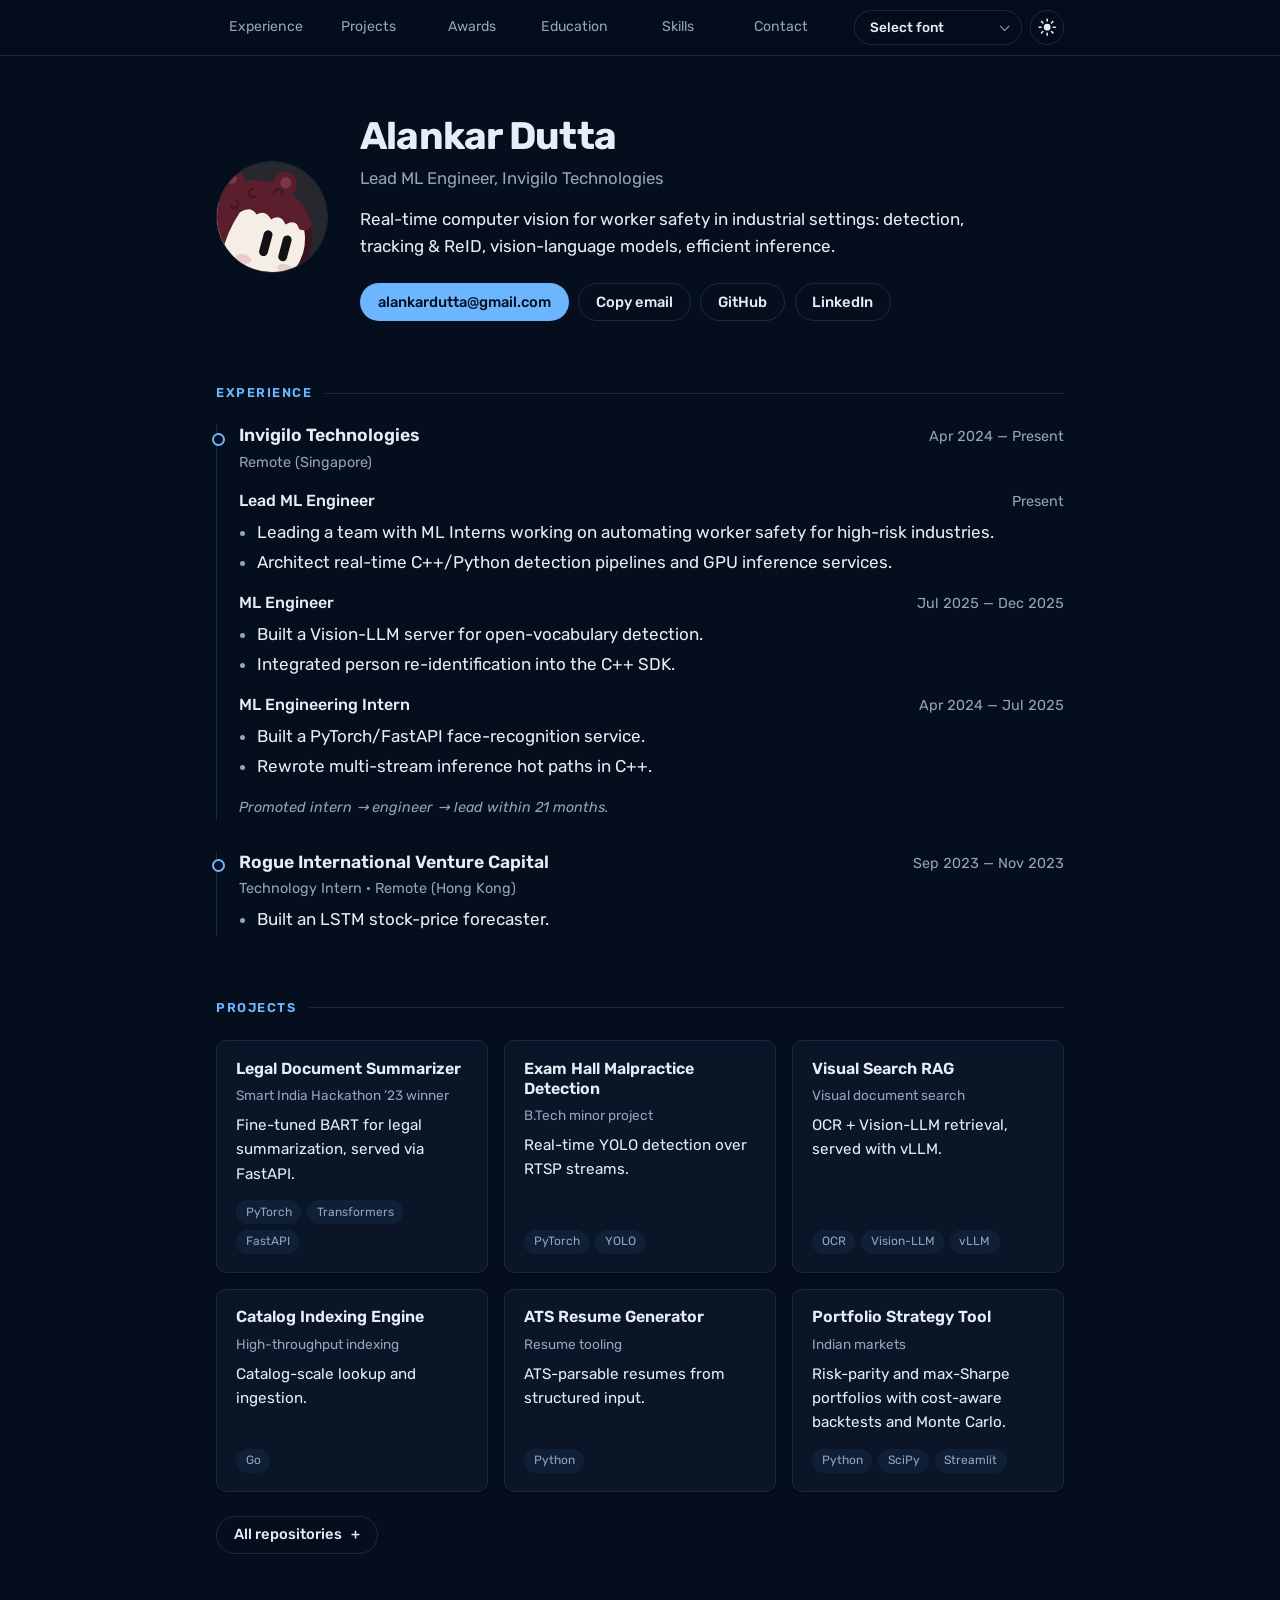
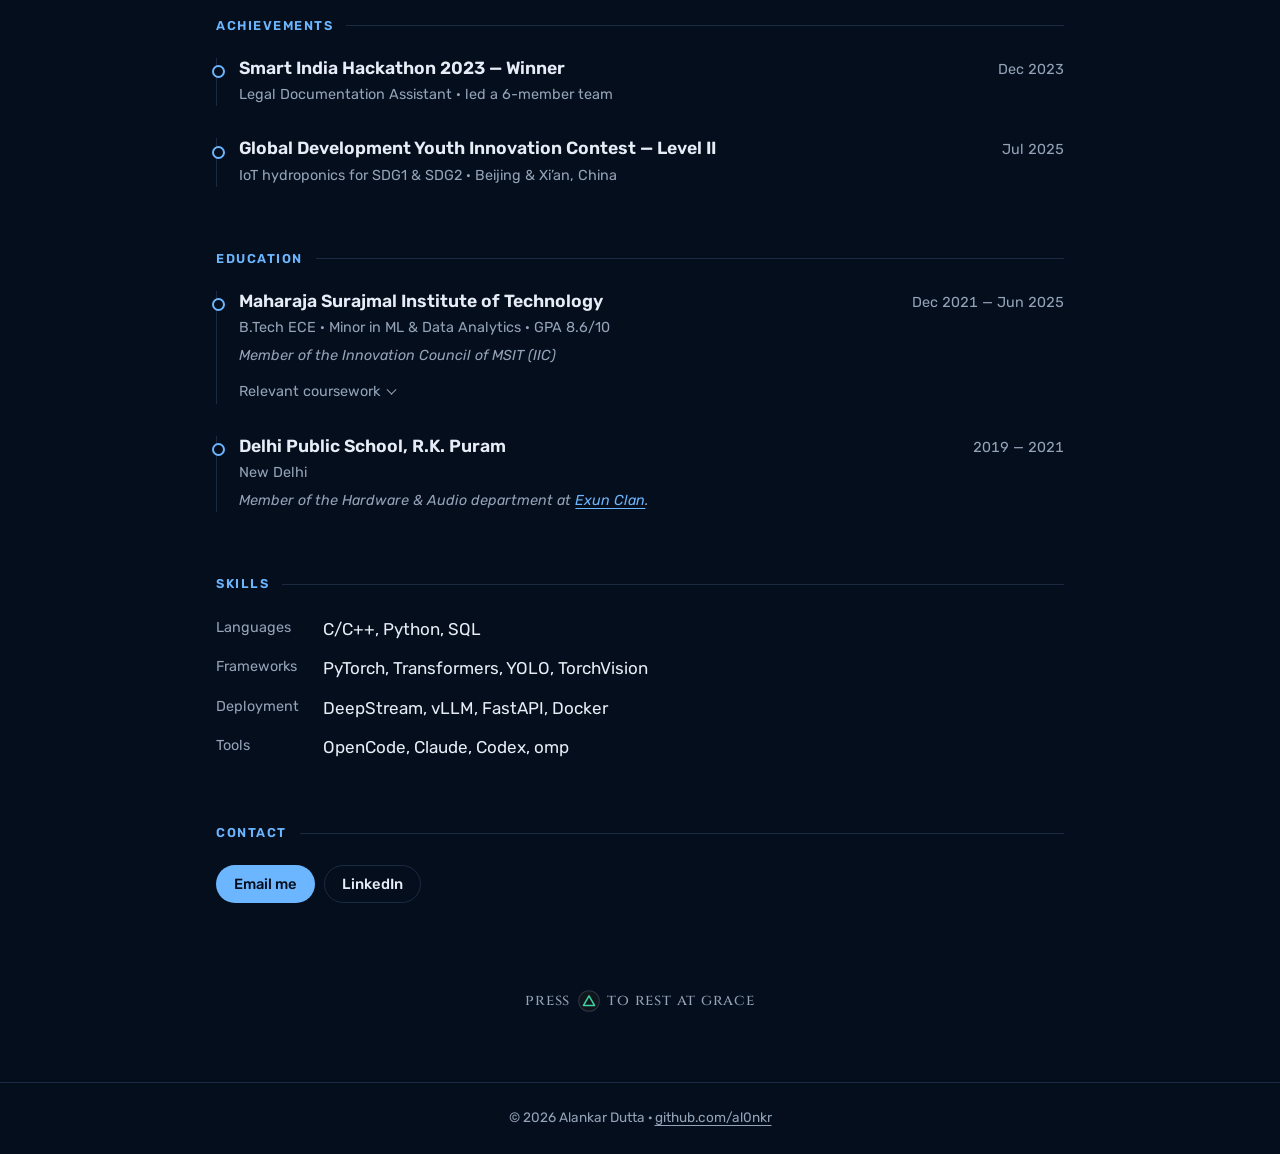
==== index.html @ c589c6f2 "feat: snow-leopard bot face for tab icon and profile picture Reinterprets the snow-leopard-cub photo" ====
<!DOCTYPE html>
<html lang="en">
<head>
  <meta charset="UTF-8" />
  <meta name="viewport" content="width=device-width, initial-scale=1.0" />
  <title>Alankar Dutta — Lead ML Engineer</title>
  <meta name="description" content="Alankar Dutta (al0nkr), Lead ML Engineer at Invigilo Technologies. Real-time computer vision and efficient inference." />
  <meta property="og:title" content="Alankar Dutta — Lead ML Engineer" />
  <meta property="og:description" content="Real-time computer vision for construction safety. Projects, experience, awards." />
  <meta property="og:type" content="website" />
  <meta property="og:url" content="https://al0nkr.github.io/" />
  <meta property="og:image" content="https://avatars.githubusercontent.com/u/129394458?v=4" />
  <meta name="twitter:card" content="summary" />
  <meta name="twitter:title" content="Alankar Dutta — Lead ML Engineer" />
  <meta name="twitter:description" content="Real-time computer vision for construction safety. Projects, experience, awards." />
  <meta name="twitter:image" content="https://avatars.githubusercontent.com/u/129394458?v=4" />
  <link rel="canonical" href="https://al0nkr.github.io/" />
  <meta name="theme-color" content="#050e1c" />
  <link rel="icon" type="image/svg+xml" href="favicon.svg?v=28c78462" data-dark="favicon.svg?v=28c78462" data-light="favicon-light.svg?v=767f6ffc" />
  <link rel="icon" type="image/png" sizes="32x32" href="favicon-32.png?v=6a19d958" data-dark="favicon-32.png?v=6a19d958" data-light="favicon-light-32.png?v=af9d85b5" />
  <link rel="apple-touch-icon" href="apple-touch-icon.png?v=bda1277a" />
  <link rel="manifest" href="site.webmanifest" />
  <link rel="dns-prefetch" href="https://api.github.com" />
  <link rel="preconnect" href="https://fonts.googleapis.com" />
  <link rel="preconnect" href="https://fonts.gstatic.com" crossorigin />
  <link rel="stylesheet" href="https://fonts.googleapis.com/css2?family=Cinzel:wght@500;600&display=swap" />
  <script src="fonts.js?v=59448b94"></script>
  <link rel="stylesheet" href="styles.css?v=db409d7b" />
  <script type="application/ld+json">
  {
    "@context": "https://schema.org",
    "@type": "Person",
    "name": "Alankar Dutta",
    "alternateName": "al0nkr",
    "url": "https://al0nkr.github.io/",
    "image": "https://avatars.githubusercontent.com/u/129394458?v=4",
    "sameAs": [
      "https://github.com/al0nkr",
      "https://www.linkedin.com/in/alankar-dutta/"
    ],
    "jobTitle": "Lead ML Engineer",
    "worksFor": { "@type": "Organization", "name": "Invigilo Technologies" },
    "alumniOf": { "@type": "CollegeOrUniversity", "name": "Maharaja Surajmal Institute of Technology" }
  }
  </script>
</head>
<body id="top">
  <a class="skip" href="#main">Skip to content</a>
  <header class="site-header">
    <nav class="nav" id="site-nav" aria-label="Primary">
      <div class="nav-links" id="nav-links">
        <a href="#experience">Experience</a>
        <a href="#projects">Projects</a>
        <a href="#awards">Awards</a>
        <a href="#education">Education</a>
        <a href="#skills">Skills</a>
        <a href="#contact">Contact</a>
      </div>
      <div class="nav-actions">
        <label class="sr-only" for="font-select">Select font</label>
        <span class="select-wrap"><select id="font-select" title="Select font"></select></span>
        <button id="theme-toggle" class="icon-btn" type="button" aria-pressed="false" aria-label="Toggle light mode" title="Switch to light mode"><svg class="theme-icon sun-moon" viewBox="0 0 24 24" aria-hidden="true" focusable="false"><mask id="sun-moon-cut"><rect width="24" height="24" fill="#fff" /><circle class="moon-cut" cx="17" cy="7" r="7" fill="#000" /></mask><circle class="sun-core" cx="12" cy="12" r="8" fill="currentColor" mask="url(#sun-moon-cut)" /><g class="sun-rays" stroke="currentColor" stroke-width="2" stroke-linecap="round"><line x1="20.00" y1="12.00" x2="22.50" y2="12.00" /><line x1="17.66" y1="17.66" x2="19.42" y2="19.42" /><line x1="12.00" y1="20.00" x2="12.00" y2="22.50" /><line x1="6.34" y1="17.66" x2="4.58" y2="19.42" /><line x1="4.00" y1="12.00" x2="1.50" y2="12.00" /><line x1="6.34" y1="6.34" x2="4.58" y2="4.58" /><line x1="12.00" y1="4.00" x2="12.00" y2="1.50" /><line x1="17.66" y1="6.34" x2="19.42" y2="4.58" /></g></svg><span class="theme-label">Light mode</span></button>
        <button id="nav-toggle" class="icon-btn" type="button" aria-expanded="false" aria-controls="site-nav" aria-label="Open menu" title="Menu">☰</button>
      </div>
    </nav>
  </header>

  <main id="main" class="container" tabindex="-1">
    <!-- Hero / About -->
    <section class="hero" aria-labelledby="intro-heading">
      <svg class="avatar bot-avatar" viewBox="0 0 100 100" width="112" height="112" role="img" aria-label="Alankar Dutta, drawn as a minimalist bot face with maroon snow-leopard fur"><rect width="100" height="100" class="bot-bg"/><g transform="rotate(15 34 70)"><circle cx="0.5" cy="23.9" r="11" class="bot-hair"/><circle cx="47.8" cy="14.7" r="11" class="bot-hair"/><circle cx="-0.5" cy="22.4" r="5" class="bot-ear"/><circle cx="48.3" cy="13.2" r="5" class="bot-ear"/><circle cx="34" cy="70" r="52" class="bot-shade"/><circle cx="34" cy="70" r="46" class="bot-face"/><path d="M-20 70 A54 54 0 0 1 81 44 Q80 52 71 51 Q66 42 58 50 Q51 41 44 49 Q37 41 30 48 Q23 41 15 50 Q6 76 10 104 L-20 104 Z" class="bot-hair"/><circle cx="22" cy="30" r="3.6" fill="none" class="bot-spot" stroke-width="2.2" stroke-dasharray="15 8" transform="rotate(20 22 30)"/><circle cx="44" cy="24" r="3.6" fill="none" class="bot-spot" stroke-width="2.2" stroke-dasharray="15 8" transform="rotate(140 44 24)"/><circle cx="8" cy="44" r="3.6" fill="none" class="bot-spot" stroke-width="2.2" stroke-dasharray="15 8" transform="rotate(260 8 44)"/><ellipse cx="29" cy="90" rx="7.5" ry="4.2" class="bot-blush" opacity="1"/><ellipse cx="68" cy="89" rx="7" ry="4.2" class="bot-blush" opacity="1"/><rect x="41" y="59" width="8" height="24" rx="4" class="bot-eye"/><rect x="59" y="59" width="8" height="24" rx="4" class="bot-eye"/></g></svg>
      <div class="hero-text">
        <h1 id="intro-heading">Alankar Dutta</h1>
        <p class="subtitle">Lead ML Engineer, Invigilo Technologies</p>
        <p>
          Real-time computer vision for worker safety in industrial settings: detection, tracking &amp; ReID,
          vision-language models, efficient inference.
        </p>
        <div class="cta-row">
          <a class="btn" href="mailto:alankardutta@gmail.com">alankardutta@gmail.com</a>
          <button class="btn-ghost" id="copy-email" type="button" data-email="alankardutta@gmail.com" aria-live="polite">Copy email</button>
          <a class="btn-ghost" href="https://github.com/al0nkr" target="_blank" rel="noopener">GitHub</a>
          <a class="btn-ghost" href="https://www.linkedin.com/in/alankar-dutta/" target="_blank" rel="noopener">LinkedIn</a>
        </div>
      </div>
    </section>

    <!-- Experience -->
    <section id="experience">
      <h2>Experience</h2>
      <div class="timeline">
        <article class="entry">
          <div class="entry-head">
            <h3>Invigilo Technologies</h3>
            <span class="date">Apr 2024 — Present</span>
          </div>
          <p class="meta">Remote (Singapore)</p>

          <div class="role"><h4>Lead ML Engineer</h4><span class="date">Present</span></div>
          <ul>
            <li>Leading a team with ML Interns working on automating worker safety for high-risk industries.</li>
            <li>Architect real-time C++/Python detection pipelines and GPU inference services.</li>
          </ul>

          <div class="role"><h4>ML Engineer</h4><span class="date">Jul 2025 — Dec 2025</span></div>
          <ul>
            <li>Built a Vision-LLM server for open-vocabulary detection.</li>
            <li>Integrated person re-identification into the C++ SDK.</li>
          </ul>

          <div class="role"><h4>ML Engineering Intern</h4><span class="date">Apr 2024 — Jul 2025</span></div>
          <ul>
            <li>Built a PyTorch/FastAPI face-recognition service.</li>
            <li>Rewrote multi-stream inference hot paths in C++.</li>
          </ul>
          <p class="note">Promoted intern → engineer → lead within 21 months.</p>
        </article>

        <article class="entry">
          <div class="entry-head">
            <h3>Rogue International Venture Capital</h3>
            <span class="date">Sep 2023 — Nov 2023</span>
          </div>
          <p class="meta">Technology Intern · Remote (Hong Kong)</p>
          <ul>
            <li>Built an LSTM stock-price forecaster.</li>
          </ul>
        </article>
      </div>
    </section>

    <!-- Projects -->
    <section id="projects">
      <h2>Projects</h2>
      <div class="cards">
        <article class="card">
          <h3><a href="https://github.com/NyAI-SIH-2023/ML-Model" target="_blank" rel="noopener">Legal Document Summarizer</a></h3>
          <p class="tagline">Smart India Hackathon ’23 winner</p>
          <p>Fine-tuned BART for legal summarization, served via FastAPI.</p>
          <p class="tags"><span>PyTorch</span><span>Transformers</span><span>FastAPI</span></p>
        </article>

        <article class="card">
          <h3><a href="https://github.com/al0nkr/cnn-unfair-means-detection" target="_blank" rel="noopener">Exam Hall Malpractice Detection</a></h3>
          <p class="tagline">B.Tech minor project</p>
          <p>Real-time YOLO detection over RTSP streams.</p>
          <p class="tags"><span>PyTorch</span><span>YOLO</span></p>
        </article>

        <article class="card">
          <h3><a href="https://github.com/al0nkr/visual-search-rag" target="_blank" rel="noopener">Visual Search RAG</a></h3>
          <p class="tagline">Visual document search</p>
          <p>OCR + Vision-LLM retrieval, served with vLLM.</p>
          <p class="tags"><span>OCR</span><span>Vision-LLM</span><span>vLLM</span></p>
        </article>

        <article class="card">
          <h3><a href="https://github.com/al0nkr/catalog-indexing-engine" target="_blank" rel="noopener">Catalog Indexing Engine</a></h3>
          <p class="tagline">High-throughput indexing</p>
          <p>Catalog-scale lookup and ingestion.</p>
          <p class="tags"><span>Go</span></p>
        </article>

        <article class="card">
          <h3><a href="https://github.com/al0nkr/ats-resume-generator" target="_blank" rel="noopener">ATS Resume Generator</a></h3>
          <p class="tagline">Resume tooling</p>
          <p>ATS-parsable resumes from structured input.</p>
          <p class="tags"><span>Python</span></p>
        </article>

        <article class="card">
          <h3><a href="https://github.com/al0nkr/portfolio_tool" target="_blank" rel="noopener">Portfolio Strategy Tool</a></h3>
          <p class="tagline">Indian markets</p>
          <p>Risk-parity and max-Sharpe portfolios with cost-aware backtests and Monte Carlo.</p>
          <p class="tags"><span>Python</span><span>SciPy</span><span>Streamlit</span></p>
        </article>
      </div>

      <details class="repos">
        <summary class="btn-ghost">All repositories</summary>
        <div id="repo-grid" class="repo-grid" aria-live="polite">
          <p class="muted">Loading repositories…</p>
        </div>
      </details>
      <noscript><p class="muted">Browse <a href="https://github.com/al0nkr?tab=repositories">all repositories on GitHub</a>.</p></noscript>
    </section>

    <!-- Awards -->
    <section id="awards">
      <h2>Achievements</h2>
      <div class="timeline">
        <article class="entry">
          <div class="entry-head">
            <h3>Smart India Hackathon 2023 — Winner</h3>
            <span class="date">Dec 2023</span>
          </div>
          <p class="meta">Legal Documentation Assistant · led a 6-member team</p>
        </article>
        <article class="entry">
          <div class="entry-head">
            <h3>Global Development Youth Innovation Contest — Level II</h3>
            <span class="date">Jul 2025</span>
          </div>
          <p class="meta">IoT hydroponics for SDG1 &amp; SDG2 · Beijing &amp; Xi’an, China</p>
        </article>
      </div>
    </section>

    <!-- Education -->
    <section id="education">
      <h2>Education</h2>
      <div class="timeline">
        <article class="entry">
          <div class="entry-head">
            <h3>Maharaja Surajmal Institute of Technology</h3>
            <span class="date">Dec 2021 — Jun 2025</span>
          </div>
          <p class="meta">B.Tech ECE · Minor in ML &amp; Data Analytics · GPA 8.6/10</p>
          <p class="note">Member of the Innovation Council of MSIT (IIC)</p>
          <details class="coursework">
            <summary>Relevant coursework</summary>
            <ul class="course-list">
              <li>Machine Learning</li>
              <li>Artificial Intelligence</li>
              <li>Deep Learning</li>
              <li>Pattern Recognition</li>
              <li>Unsupervised Learning</li>
              <li>Statistics in Data Analytics</li>
              <li>Computational Methods</li>
              <li>Probability &amp; Statistics</li>
              <li>Linear Programming</li>
              <li>Digital Signal Processing</li>
              <li>Data Communication and Networks</li>
            </ul>
          </details>
        </article>
        <article class="entry">
          <div class="entry-head">
            <h3>Delhi Public School, R.K. Puram</h3>
            <span class="date">2019 — 2021</span>
          </div>
          <p class="meta">New Delhi</p>
          <p class="note">Member of the Hardware &amp; Audio department at <a href="https://exunclan.com/" target="_blank" rel="noopener">Exun Clan</a>.</p>
        </article>
      </div>
    </section>

    <!-- Skills -->
    <section id="skills">
      <h2>Skills</h2>
      <dl class="skills">
        <dt>Languages</dt><dd>C/C++, Python, SQL</dd>
        <dt>Frameworks</dt><dd>PyTorch, Transformers, YOLO, TorchVision</dd>
        <dt>Deployment</dt><dd>DeepStream, vLLM, FastAPI, Docker</dd>
        <dt>Tools</dt><dd>OpenCode, Claude, Codex, omp</dd>
      </dl>
    </section>

    <!-- Contact -->
    <section id="contact">
      <h2>Contact</h2>
      <div class="cta-row">
        <a class="btn" href="mailto:alankardutta@gmail.com">Email me</a>
        <a class="btn-ghost" href="https://www.linkedin.com/in/alankar-dutta/" target="_blank" rel="noopener">LinkedIn</a>
      </div>
    </section>

    <!-- Reward: photo reel (photos listed in photos/photos.json) -->
    <section id="reward" class="reward" aria-label="Photo reel">
      <button id="reward-toggle" class="grace" type="button" aria-expanded="false" aria-controls="reward-panel">
        press
        <svg class="ps-triangle" viewBox="0 0 32 32" aria-hidden="true" focusable="false">
          <circle cx="16" cy="16" r="15" />
          <path d="M16 8.5 L24 22.5 H8 Z" />
        </svg><span class="sr-only">triangle</span>
        to rest at grace
      </button>
      <div id="reward-panel" class="reward-panel" inert>
        <div class="reward-inner">
          <p class="reward-sub">Thank you for reading. As a reward, here are some photos I took of places I’ve been.</p>
          <div class="carousel" id="carousel" hidden>
            <div class="carousel-track" id="carousel-track" tabindex="0" role="region" aria-roledescription="carousel" aria-label="Photo reel"></div>
            <div class="carousel-controls">
              <button class="icon-btn" id="carousel-prev" type="button" aria-label="Previous photo">←</button>
              <div class="carousel-dots" id="carousel-dots" role="tablist" aria-label="Choose photo"></div>
              <span class="carousel-count" id="carousel-count" aria-hidden="true"></span>
              <button class="icon-btn" id="carousel-next" type="button" aria-label="Next photo">→</button>
            </div>
          </div>
          <p class="muted reward-empty" id="reward-empty" hidden>Photos coming soon.</p>
        </div>
      </div>
    </section>
  </main>

  <footer class="site-footer">
    <p>© <span id="year">2026</span> Alankar Dutta · <a href="https://github.com/al0nkr">github.com/al0nkr</a></p>
  </footer>

  <dialog class="lightbox" id="lightbox" aria-label="Photo viewer">
    <figure>
      <div class="lightbox-stage" id="lightbox-stage"><img id="lightbox-img" alt="" /></div>
      <span class="lightbox-loading" id="lightbox-loading" hidden><span class="spinner" aria-hidden="true"></span>Loading full resolution…</span>
      <figcaption>
        <span class="place" id="lightbox-place"></span>
        <span id="lightbox-caption"></span>
        <span class="lightbox-meta" aria-live="polite">
          <button type="button" class="linklike" id="lightbox-hires">View full resolution</button>
          <a id="lightbox-original" href="#" target="_blank" rel="noopener">Download original</a>
        </span>
      </figcaption>
    </figure>
    <button class="icon-btn lightbox-close" id="lightbox-close" type="button" aria-label="Close">✕</button>
    <button class="icon-btn lightbox-prev" id="lightbox-prev" type="button" aria-label="Previous photo">←</button>
    <button class="icon-btn lightbox-next" id="lightbox-next" type="button" aria-label="Next photo">→</button>
  </dialog>

  <button id="to-top" class="icon-btn" type="button" hidden aria-label="Back to top">↑</button>
  <p class="sr-only" id="copy-status" role="status" aria-live="polite"></p>

  <script src="script.js?v=19445559" defer></script>
</body>
</html>
---- styles.css ----
:root {
  --max: 880px;
  --font: "Rubik", system-ui, sans-serif;
  --font-scale: 1;
  --radius: 10px;
  --fg: #e6edf6;
  --muted: #94a3b8;
  --line: #1b2a42;
  --bg: #050e1c;
  --accent: #6cb6ff;
  --accent-soft: rgb(108 182 255 / 0.12);
  --card: #0a1628;
  --chip: #0f2036;
  --shadow: 0 1px 2px rgb(0 0 0 / 0.4);
  color-scheme: dark;
}

[data-theme="light"] {
  --fg: #2b2118;
  --muted: #6b5843;
  --line: #efd8b6;
  --bg: #fff0db;
  --accent: #1d5fb8;
  --accent-soft: rgb(29 95 184 / 0.1);
  --card: #fff8ee;
  --chip: #fbe4c4;
  --shadow: 0 1px 2px rgb(80 50 10 / 0.08);
  color-scheme: light;
}

* { box-sizing: border-box; }
html { scroll-behavior: smooth; scroll-padding-top: 4.5rem; }
body {
  margin: 0;
  background: var(--bg);
  color: var(--fg);
  font-family: var(--font);
  font-size: calc(17px * var(--font-scale));
  line-height: 1.6;
  transition: background-color 0.2s, color 0.2s;
}
a { color: var(--accent); text-underline-offset: 0.2em; }
p { margin: 0; }

/* ---------- Accessibility helpers ---------- */
.skip {
  position: absolute;
  left: -9999px;
  top: 0;
  background: var(--fg);
  color: var(--bg);
  padding: 0.5rem 1rem;
  border-radius: 0 0 6px 0;
  z-index: 100;
  font-size: 0.9rem;
}
.skip:focus { left: 0; }
.sr-only {
  position: absolute;
  width: 1px; height: 1px;
  overflow: hidden;
  clip: rect(0 0 0 0);
  white-space: nowrap;
}
:focus-visible {
  outline: 2px solid var(--accent);
  outline-offset: 2px;
  border-radius: 6px;
}

/* ---------- Buttons (one system for CTAs and nav controls) ---------- */
.btn, .btn-ghost, .icon-btn, .select-wrap select {
  display: inline-flex;
  align-items: center;
  gap: 0.4rem;
  height: 2.4rem;
  padding: 0 1.05rem;
  border-radius: 999px;
  border: 1px solid transparent;
  font: 500 calc(0.92rem * var(--font-scale))/1 var(--font);
  text-decoration: none;
  cursor: pointer;
  transition: background-color 0.15s, border-color 0.15s, color 0.15s, transform 0.15s;
}
.btn { background: var(--accent); color: var(--bg); }
.btn:hover { transform: translateY(-1px); filter: brightness(1.08); }
.btn-ghost, .icon-btn, .select-wrap select {
  background: transparent;
  color: var(--fg);
  border-color: var(--line);
}
.btn-ghost:hover, .icon-btn:hover, .select-wrap select:hover {
  border-color: var(--accent);
  color: var(--accent);
  background: var(--accent-soft);
}
.nav .btn-ghost, .nav .icon-btn, .select-wrap select { height: 2.15rem; font-size: calc(0.85rem * var(--font-scale)); }
.nav .icon-btn, .icon-btn { width: 2.15rem; padding: 0; justify-content: center; font: 1rem/1 system-ui, sans-serif; }
.select-wrap { position: relative; display: inline-flex; }
.select-wrap select { appearance: none; -webkit-appearance: none; padding: 0 2rem 0 0.9rem; width: 10.5rem; text-overflow: ellipsis; }
.select-wrap::after {
  content: "";
  position: absolute;
  right: 0.85rem;
  top: 50%;
  width: 0.4rem;
  height: 0.4rem;
  border-right: 1.5px solid currentColor;
  border-bottom: 1.5px solid currentColor;
  transform: translateY(-70%) rotate(45deg);
  color: var(--muted);
  pointer-events: none;
}
.select-wrap select option { background: var(--card); color: var(--fg); }

/* ---------- Header ---------- */
.site-header {
  position: sticky;
  top: 0;
  z-index: 10;
  background: color-mix(in srgb, var(--bg) 85%, transparent);
  backdrop-filter: blur(10px);
  -webkit-backdrop-filter: blur(10px);
  border-bottom: 1px solid var(--line);
}
/* The bar follows the page font, but every item has a fixed box so nothing moves:
   links sit in equal-width slots with centered text, controls have fixed sizes. */
.nav {
  max-width: var(--max);
  margin: 0 auto;
  padding: 0.65rem 1rem;
  display: grid;
  grid-template-columns: 1fr auto;
  align-items: center;
  column-gap: 1.5rem;
}
.nav-links { display: grid; grid-template-columns: repeat(6, 1fr); gap: 0.25rem; }
.nav-links a {
  height: 2.15rem;
  line-height: 2.15rem;
  text-align: center;
  white-space: nowrap;
  font-size: calc(0.88rem * var(--font-scale));
  color: var(--muted);
  text-decoration: none;
  border-radius: 999px;
}
.nav-links a:hover { color: var(--fg); background: var(--accent-soft); }
.nav-links a.active { color: var(--accent); background: var(--accent-soft); }
.nav-actions { display: flex; gap: 0.45rem; align-items: center; justify-content: flex-end; }
#nav-toggle { display: none; }
.theme-label { display: none; }

/* Sun <-> moon morph. Dark mode shows the sun (click for light), light mode the moon.
   Sun: small core + rays, cut-out circle parked off to the side.
   Moon: full core, rays spun away, cut-out slid over the core to leave a crescent. */
.sun-moon { width: 1.15em; height: 1.15em; overflow: visible; transition: transform 0.7s cubic-bezier(0.34, 1.2, 0.64, 1); }
.sun-moon .sun-core,
.sun-moon .sun-rays { transform-box: view-box; transform-origin: 12px 12px; }
.sun-moon .sun-core { transform: scale(0.55); transition: transform 0.5s cubic-bezier(0.34, 1.4, 0.64, 1); }
.sun-moon .moon-cut { transform: translate(9px, -9px); transition: transform 0.5s ease; }
.sun-moon .sun-rays { transition: transform 0.5s ease, opacity 0.35s ease; }
[data-theme="light"] .sun-moon { transform: rotate(360deg); }
[data-theme="light"] .sun-moon .sun-core { transform: scale(1); }
[data-theme="light"] .sun-moon .moon-cut { transform: translate(0, 0); }
[data-theme="light"] .sun-moon .sun-rays { transform: rotate(90deg) scale(0.4); opacity: 0; }

/* ---------- Layout ---------- */
.container { max-width: var(--max); margin: 0 auto; padding: 3.5rem 1rem 4rem; }
section { margin-top: 4rem; }
h1, h2, h3, h4 { line-height: 1.25; margin: 0; }
h1 { font-size: 2.4rem; font-weight: 700; letter-spacing: -0.02em; }
h2 {
  display: flex;
  align-items: center;
  gap: 0.8rem;
  font-size: 0.8rem;
  font-weight: 600;
  letter-spacing: 0.12em;
  text-transform: uppercase;
  color: var(--accent);
  margin-bottom: 1.5rem;
}
h2::after { content: ""; flex: 1; height: 1px; background: var(--line); }
h3 { font-size: 1.1rem; font-weight: 600; }
h4 { font-size: 1rem; font-weight: 500; }
.meta, .date, .tagline, .muted, .note { color: var(--muted); font-size: 0.9rem; }
.date { white-space: nowrap; font-variant-numeric: tabular-nums; }

/* ---------- Hero ---------- */
.hero { display: flex; gap: 2rem; align-items: center; margin-top: 0; }
.avatar { width: 112px; height: 112px; border-radius: 50%; border: 1px solid var(--line); flex-shrink: 0; }
/* Bot-face avatar (same art as the tab icon, generated together); colours follow the site theme. */
.bot-avatar { display: block; overflow: hidden; }
.bot-avatar {
  --bot-bg: #26282e; --bot-face: #f4eee6; --bot-blush: #e3a3a3; --bot-hair: #5a1e2c; --bot-shade: #3b121b; --bot-ear: #7a3846; --bot-spot: #471622; --bot-eye: #121114; --bot-blush-op: 0.45;
}
[data-theme="light"] .bot-avatar {
  --bot-bg: #cddcf0; --bot-face: #fbf7f1; --bot-blush: #e29c9c; --bot-hair: #4f1826; --bot-shade: #33101a; --bot-ear: #86424f; --bot-spot: #3d1320; --bot-eye: #1a1416; --bot-blush-op: 0.5;
}
.bot-avatar .bot-bg { fill: var(--bot-bg); }
.bot-avatar .bot-face { fill: var(--bot-face); }
.bot-avatar .bot-hair { fill: var(--bot-hair); }
.bot-avatar .bot-shade { fill: var(--bot-shade); }
.bot-avatar .bot-ear { fill: var(--bot-ear); }
.bot-avatar .bot-spot { stroke: var(--bot-spot); }
.bot-avatar .bot-blush { fill: var(--bot-blush); opacity: var(--bot-blush-op); }
.bot-avatar .bot-eye { fill: var(--bot-eye); }
.subtitle { color: var(--muted); margin: 0.3rem 0 0.9rem; font-size: 1.05rem; }
.hero-text p:not(.subtitle) { max-width: 38em; }
.cta-row { display: flex; align-items: center; gap: 0.6rem; flex-wrap: wrap; margin-top: 1.4rem; }

/* ---------- Timeline entries (experience, awards, education) ---------- */
.timeline { display: grid; gap: 2rem; }
.entry { position: relative; padding-left: 1.4rem; border-left: 1px solid var(--line); }
.entry::before {
  content: "";
  position: absolute;
  left: -5px;
  top: 0.45rem;
  width: 9px;
  height: 9px;
  border-radius: 50%;
  background: var(--bg);
  border: 2px solid var(--accent);
}
.entry-head, .role { display: flex; justify-content: space-between; align-items: baseline; gap: 1rem; }
.entry > .meta { margin-top: 0.15rem; }
.role { margin-top: 1rem; }
.entry ul { margin: 0.35rem 0 0; padding-left: 1.1rem; }
.entry li { margin: 0.2rem 0; }
.entry li::marker { color: var(--muted); }
.note { margin-top: 1rem; font-style: italic; }
.meta + .note { margin-top: 0.3rem; }

/* Relevant coursework: a muted line that opens into course chips */
.coursework { margin-top: 0.6rem; }
.coursework summary {
  display: inline-flex;
  align-items: center;
  gap: 0.45rem;
  list-style: none;
  color: var(--muted);
  font-size: 0.9rem;
  cursor: pointer;
  border-radius: 6px;
  transition: color 0.15s;
}
.coursework summary::-webkit-details-marker { display: none; }
.coursework summary::after {
  content: "";
  width: 0.38rem;
  height: 0.38rem;
  border-right: 1.5px solid currentColor;
  border-bottom: 1.5px solid currentColor;
  transform: translateY(-25%) rotate(45deg);
  transition: transform 0.2s;
}
.coursework[open] summary::after { transform: translateY(15%) rotate(-135deg); }
.coursework summary:hover, .coursework[open] summary { color: var(--fg); }
.course-list { display: flex; flex-wrap: wrap; gap: 0.4rem; list-style: none; margin: 0.6rem 0 0; padding: 0; }
.entry .course-list { padding-left: 0; margin-top: 0.6rem; }
.course-list li { margin: 0; padding: 0.2rem 0.7rem; border-radius: 999px; background: var(--chip); color: var(--muted); font-size: 0.8rem; }

/* ---------- Projects ---------- */
.cards { display: grid; grid-template-columns: repeat(auto-fill, minmax(250px, 1fr)); gap: 1rem; }
.card {
  display: flex;
  flex-direction: column;
  gap: 0.4rem;
  border: 1px solid var(--line);
  background: var(--card);
  border-radius: var(--radius);
  padding: 1.1rem 1.2rem;
  box-shadow: var(--shadow);
  transition: border-color 0.15s, transform 0.15s;
}
.card:hover { border-color: var(--accent); transform: translateY(-2px); }
.card h3 { font-size: 1rem; }
.card h3 a { color: var(--fg); text-decoration: none; }
.card h3 a:hover { color: var(--accent); }
.card .tagline { font-size: 0.85rem; }
.card p:not(.tagline):not(.tags) { font-size: 0.95rem; }
.tags { display: flex; gap: 0.35rem; flex-wrap: wrap; margin-top: auto; padding-top: 0.5rem; font-size: 0.75rem; }
.tags span { background: var(--chip); color: var(--muted); border-radius: 999px; padding: 0.15rem 0.6rem; }

/* All repositories: collapsed by default */
.repos { margin-top: 1.5rem; }
.repos summary { list-style: none; width: fit-content; }
.repos summary::-webkit-details-marker { display: none; }
.repos summary::after { content: "+"; margin-left: 0.2rem; }
.repos[open] summary::after { content: "−"; }
.repos[open] .repo-grid { margin-top: 1rem; }
.repo-grid { display: grid; grid-template-columns: repeat(auto-fill, minmax(230px, 1fr)); gap: 0.7rem; align-items: start; }
.repo { border: 1px solid var(--line); border-radius: var(--radius); padding: 0.75rem 0.95rem; background: var(--card); }
.repo a { font-weight: 500; font-size: 0.95rem; text-decoration: none; }
.repo a:hover { text-decoration: underline; }
.repo p { font-size: 0.85rem; color: var(--muted); margin: 0.25rem 0; display: -webkit-box; -webkit-line-clamp: 2; -webkit-box-orient: vertical; overflow: hidden; }
.repo .lang, .repo .updated { font-size: 0.75rem; color: var(--muted); }
.repo .lang { display: block; margin-top: 0.25rem; }
.repo .updated { display: block; }
.repo-skeleton {
  border: 1px solid var(--line);
  border-radius: var(--radius);
  background: var(--card);
  min-height: 90px;
  background-image: linear-gradient(100deg, transparent 30%, var(--chip) 50%, transparent 70%);
  background-size: 200% 100%;
  animation: shimmer 1.4s infinite linear;
}
@keyframes shimmer { from { background-position: 180% 0; } to { background-position: -80% 0; } }

/* ---------- Skills ---------- */
.skills { display: grid; grid-template-columns: max-content 1fr; gap: 0.75rem 1.5rem; margin: 0; }
.skills dt { color: var(--muted); font-size: 0.9rem; }
.skills dd { margin: 0; }

/* ---------- Contact / footer ---------- */
#contact p { color: var(--muted); }
#contact .cta-row { margin-top: 1rem; }
.site-footer { border-top: 1px solid var(--line); text-align: center; color: var(--muted); font-size: 0.85rem; padding: 1.5rem 1rem; }
.site-footer a { color: inherit; }

/* ---------- Reward: photo reel ---------- */
.reward { text-align: center; margin-top: 5rem; }
/* "press △ to rest at grace": plain text that acts as the toggle */
.grace {
  display: inline-flex;
  align-items: center;
  gap: 0.5em;
  padding: 0.4rem 0.2rem;
  border: 0;
  background: none;
  color: var(--muted);
  font: 500 0.95rem/1.2 "Cinzel", Georgia, serif;
  letter-spacing: 0.05em;
  animation: grace-breathe 4s ease-in-out infinite;
  cursor: pointer;
  transition: color 0.3s, text-shadow 0.3s;
}
.grace:hover, .grace[aria-expanded="true"] {
  color: #e8c877;
  text-shadow: 0 0 14px rgb(232 200 119 / 0.45);
}
[data-theme="light"] .grace:hover, [data-theme="light"] .grace[aria-expanded="true"] { color: #8a6412; text-shadow: none; }
.ps-triangle { width: 1.45em; height: 1.45em; flex-shrink: 0; overflow: visible; animation: grace-pulse 4s ease-in-out infinite; }
.ps-triangle circle { fill: #11151c; stroke: #2c3442; stroke-width: 1.5; }
.ps-triangle path { fill: none; stroke: #3fd3a4; stroke-width: 2.2; stroke-linejoin: round; }
.grace:hover, .grace[aria-expanded="true"],
.grace:hover .ps-triangle, .grace[aria-expanded="true"] .ps-triangle { animation: none; }
.grace:hover .ps-triangle, .grace[aria-expanded="true"] .ps-triangle { filter: drop-shadow(0 0 6px rgb(63 211 164 / 0.55)); }
@keyframes grace-pulse {
  0%, 100% { filter: drop-shadow(0 0 0 rgb(63 211 164 / 0)); transform: scale(1); }
  50% { filter: drop-shadow(0 0 7px rgb(63 211 164 / 0.6)); transform: scale(1.06); }
}
@keyframes grace-breathe {
  0%, 100% { opacity: 0.7; }
  50% { opacity: 1; }
}
.grace:active .ps-triangle { transform: scale(0.92); }
.reward-panel {
  display: grid;
  grid-template-rows: 0fr;
  opacity: 0;
  transition: grid-template-rows 0.4s ease, opacity 0.3s ease;
}
.reward-panel.open { grid-template-rows: 1fr; opacity: 1; }
.reward-panel { scroll-margin-bottom: 1.5rem; }
.reward-inner { overflow: hidden; min-height: 0; }
.reward-sub { color: var(--muted); font-size: 0.85rem; margin: 1.6rem 0 1rem; }
.reward-empty { padding: 2rem 0 0.5rem; }

.carousel { position: relative; --slide-w: min(600px, 78vw); }
.carousel-track {
  display: flex;
  gap: 1rem;
  overflow-x: auto;
  scroll-snap-type: x mandatory;
  scroll-behavior: smooth;
  scrollbar-width: none;
  /* 50% of the carousel minus half a slide: first and last photos can sit dead center */
  padding: 0.25rem calc(50% - var(--slide-w) / 2) 0.5rem;
  border-radius: var(--radius);
}
.carousel-track::-webkit-scrollbar { display: none; }
.slide {
  flex: 0 0 var(--slide-w);
  scroll-snap-align: center;
  margin: 0;
  text-align: left;
  opacity: 0.45;
  transform: scale(0.94);
  transition: opacity 0.3s, transform 0.3s;
}
.slide.is-current { opacity: 1; transform: none; }
.slide-media {
  position: relative;
  display: block;
  width: 100%;
  padding: 0;
  border: 1px solid var(--line);
  border-radius: var(--radius);
  overflow: hidden;
  background: var(--card);
  cursor: zoom-in;
  aspect-ratio: 4 / 3;
}
.slide-media::before {
  content: "";
  position: absolute;
  inset: -10%;
  background: var(--img) center / cover no-repeat;
  filter: blur(22px) brightness(0.55);
}
.slide-media img { position: relative; width: 100%; height: 100%; object-fit: contain; display: block; transition: transform 0.4s; }
.slide-media:hover img { transform: scale(1.03); }
.place {
  display: inline-flex;
  align-items: center;
  gap: 0.3rem;
  padding: 0.3rem 0.7rem 0.3rem 0.55rem;
  border-radius: 999px;
  background: var(--accent);
  color: var(--bg);
  font-size: 0.8rem;
  font-weight: 600;
  line-height: 1;
}
.place::before {
  content: "";
  width: 0.55rem;
  height: 0.55rem;
  border-radius: 50% 50% 50% 0;
  transform: rotate(-45deg);
  box-shadow: inset 0 0 0 2.5px currentColor;
}
.slide-media .place { position: absolute; left: 0.8rem; bottom: 0.8rem; box-shadow: 0 2px 10px rgb(0 0 0 / 0.35); }
.slide figcaption { display: flex; justify-content: space-between; gap: 1rem; padding: 0.6rem 0.2rem 0; font-size: 0.88rem; }
.slide figcaption .date { font-size: 0.8rem; }
.carousel-controls { display: flex; align-items: center; justify-content: center; gap: 0.8rem; margin-top: 1rem; }
.carousel-dots { display: flex; gap: 0.4rem; }
.carousel-count { display: none; min-width: 4.5rem; color: var(--muted); font-size: 0.85rem; font-variant-numeric: tabular-nums; }
.carousel-dots button {
  width: 0.5rem;
  height: 0.5rem;
  padding: 0;
  border: 0;
  border-radius: 999px;
  background: var(--line);
  cursor: pointer;
  transition: width 0.25s, background-color 0.25s;
}
.carousel-dots button[aria-selected="true"] { width: 1.4rem; background: var(--accent); }

.lightbox {
  width: fit-content;
  max-width: min(94vw, 1200px);
  max-height: 94vh;
  padding: 0;
  border: 1px solid var(--line);
  border-radius: var(--radius);
  background: var(--card);
  color: var(--fg);
  overflow: visible;
}
.lightbox::backdrop { background: rgb(2 6 14 / 0.85); backdrop-filter: blur(4px); }
.lightbox figure { margin: 0; position: relative; }
.lightbox-stage {
  overflow: hidden;
  background: #000;
  border-radius: var(--radius) var(--radius) 0 0;
  overscroll-behavior: contain;
}
.lightbox-stage img { display: block; max-width: none; height: auto; user-select: none; -webkit-user-drag: none; }
.lightbox-stage.can-zoom img, .lightbox-stage.wants-full img { cursor: zoom-in; }
.lightbox-loading {
  position: absolute;
  top: 0.8rem;
  left: 0.8rem;
  display: inline-flex;
  align-items: center;
  gap: 0.5rem;
  padding: 0.4rem 0.8rem;
  border-radius: 999px;
  background: rgb(0 0 0 / 0.65);
  color: #fff;
  font-size: 0.8rem;
  pointer-events: none;
}
.lightbox-loading[hidden] { display: none; }
.spinner {
  width: 0.85rem;
  height: 0.85rem;
  border: 2px solid rgb(255 255 255 / 0.3);
  border-top-color: #fff;
  border-radius: 50%;
  animation: spin 0.8s linear infinite;
}
@keyframes spin { to { transform: rotate(360deg); } }
.linklike { padding: 0; border: 0; background: none; font: inherit; color: var(--accent); text-decoration: underline; text-underline-offset: 0.2em; cursor: pointer; }
.linklike:disabled { color: var(--muted); text-decoration: none; cursor: default; }
.lightbox-stage.zoomed { overflow: auto; cursor: grab; touch-action: pan-x pan-y; }
.lightbox-stage.zoomed img { cursor: zoom-out; }
.lightbox-stage.zoomed:active { cursor: grabbing; }
.lightbox-meta { margin-left: auto; display: inline-flex; gap: 0.8rem; align-items: center; font-size: 0.8rem; }
.lightbox-meta a { color: var(--accent); }
.lightbox figcaption { display: flex; align-items: center; gap: 0.8rem; flex-wrap: wrap; padding: 0.8rem 1rem; font-size: 0.9rem; }
.lightbox .icon-btn { position: absolute; background: var(--card); }
.lightbox-close { top: -0.9rem; right: -0.9rem; }
.lightbox-prev, .lightbox-next { top: 50%; transform: translateY(-50%); }
.lightbox-prev { left: -1.1rem; }
.lightbox-next { right: -1.1rem; }

#to-top {
  position: fixed;
  right: 1.25rem;
  bottom: 1.25rem;
  width: 2.6rem;
  height: 2.6rem;
  background: var(--card);
  box-shadow: var(--shadow);
  z-index: 20;
}
#to-top[hidden] { display: none; }

/* ---------- Mobile ---------- */
/* Phone/tablet: only a floating ☰ stays on screen; it opens a symmetric panel
   (links in a 2x3 grid, then font picker | theme toggle at equal widths). */
@media (max-width: 860px) {
  .site-header {
    position: fixed;
    top: 0.75rem;
    right: 0.75rem;
    left: auto;
    background: none;
    border: 0;
    backdrop-filter: none;
    -webkit-backdrop-filter: none;
  }
  .nav { display: block; padding: 0; max-width: none; }
  .nav-links, .select-wrap, #theme-toggle { display: none; }
  .nav-actions { display: block; }
  #nav-toggle {
    display: inline-flex;
    width: 2.6rem;
    height: 2.6rem;
    font-size: 1.1rem;
    background: color-mix(in srgb, var(--card) 80%, transparent);
    backdrop-filter: blur(10px);
    -webkit-backdrop-filter: blur(10px);
    box-shadow: 0 4px 16px rgb(0 0 0 / 0.25);
  }

  .site-header.menu-open {
    top: 0;
    right: 0;
    left: 0;
    /* Solid, not blurred: WebKit lets page text bleed through a backdrop-filter here. */
    background: var(--bg);
    backdrop-filter: none;
    -webkit-backdrop-filter: none;
    border-bottom: 1px solid var(--line);
    box-shadow: 0 12px 30px rgb(0 0 0 / 0.3);
  }
  .menu-open .nav {
    display: grid;
    grid-template-columns: 1fr 1fr;
    gap: 0.6rem;
    padding: 0.75rem 0.75rem 1rem;
  }
  .menu-open .nav::before {
    content: "Menu";
    grid-row: 1;
    grid-column: 1;
    align-self: center;
    padding-left: 0.35rem;
    color: var(--muted);
    font-size: 0.75rem;
    font-weight: 600;
    letter-spacing: 0.12em;
    text-transform: uppercase;
  }
  .menu-open .nav-actions { display: contents; }
  .menu-open #nav-toggle { grid-row: 1; grid-column: 2; justify-self: end; box-shadow: none; }
  .menu-open .nav-links { display: grid; grid-row: 2; grid-column: 1 / -1; grid-template-columns: 1fr 1fr; gap: 0.6rem; margin-top: 0.2rem; }
  .menu-open .nav-links a { height: 2.6rem; line-height: 2.6rem; border: 1px solid var(--line); background: var(--card); }
  .menu-open .select-wrap { display: flex; grid-row: 3; grid-column: 1; margin-right: 0; }
  .menu-open .select-wrap select { width: 100%; height: 2.6rem; }
  .menu-open #theme-toggle { display: inline-flex; grid-row: 3; grid-column: 2; width: auto; height: 2.6rem; gap: 0.5rem; padding: 0 1rem; font: 500 calc(0.85rem * var(--font-scale))/1 var(--font); }
  .menu-open .theme-label { display: inline; }
}
@media (max-width: 560px) {
  .container { padding-top: 2rem; }
  section { margin-top: 3rem; }
  .hero { flex-direction: column; align-items: flex-start; gap: 1.2rem; }
  .avatar { width: 84px; height: 84px; }
  .nav-actions { gap: 0.35rem; }
  h1 { font-size: 2rem; }
  .entry-head, .role { flex-direction: column; gap: 0.1rem; }
  .skills { grid-template-columns: 1fr; gap: 0.2rem; }
  .skills dd { margin-bottom: 0.7rem; }
  .carousel { --slide-w: 84vw; }
  .carousel-dots { display: none; }
  .carousel-count { display: inline-block; }
  .reward-inner { padding-bottom: 3.5rem; } /* keep the arrows clear of the back-to-top button */
  .carousel-track { gap: 0.6rem; }
  .lightbox-prev { left: 0.4rem; }
  .lightbox-next { right: 0.4rem; }
  .lightbox-close { top: 0.4rem; right: 0.4rem; }
}

@media (prefers-reduced-motion: reduce) {
  html { scroll-behavior: auto; }
  .repo-skeleton { animation: none; }
  .carousel-track { scroll-behavior: auto; }
  .grace, .ps-triangle { animation: none !important; }
  *, *::before, *::after { transition: none !important; }
}

@media print {
  .site-header, .cta-row, #contact, #to-top, .repos, .reward, .lightbox { display: none; }
  :root, [data-theme="light"] { --fg: #000; --muted: #444; --line: #ccc; --card: #fff; --chip: #eee; --accent: #1a5fb4; --bg: #fff; }
  body { font-size: 11pt; }
  .card, .entry { break-inside: avoid; }
}
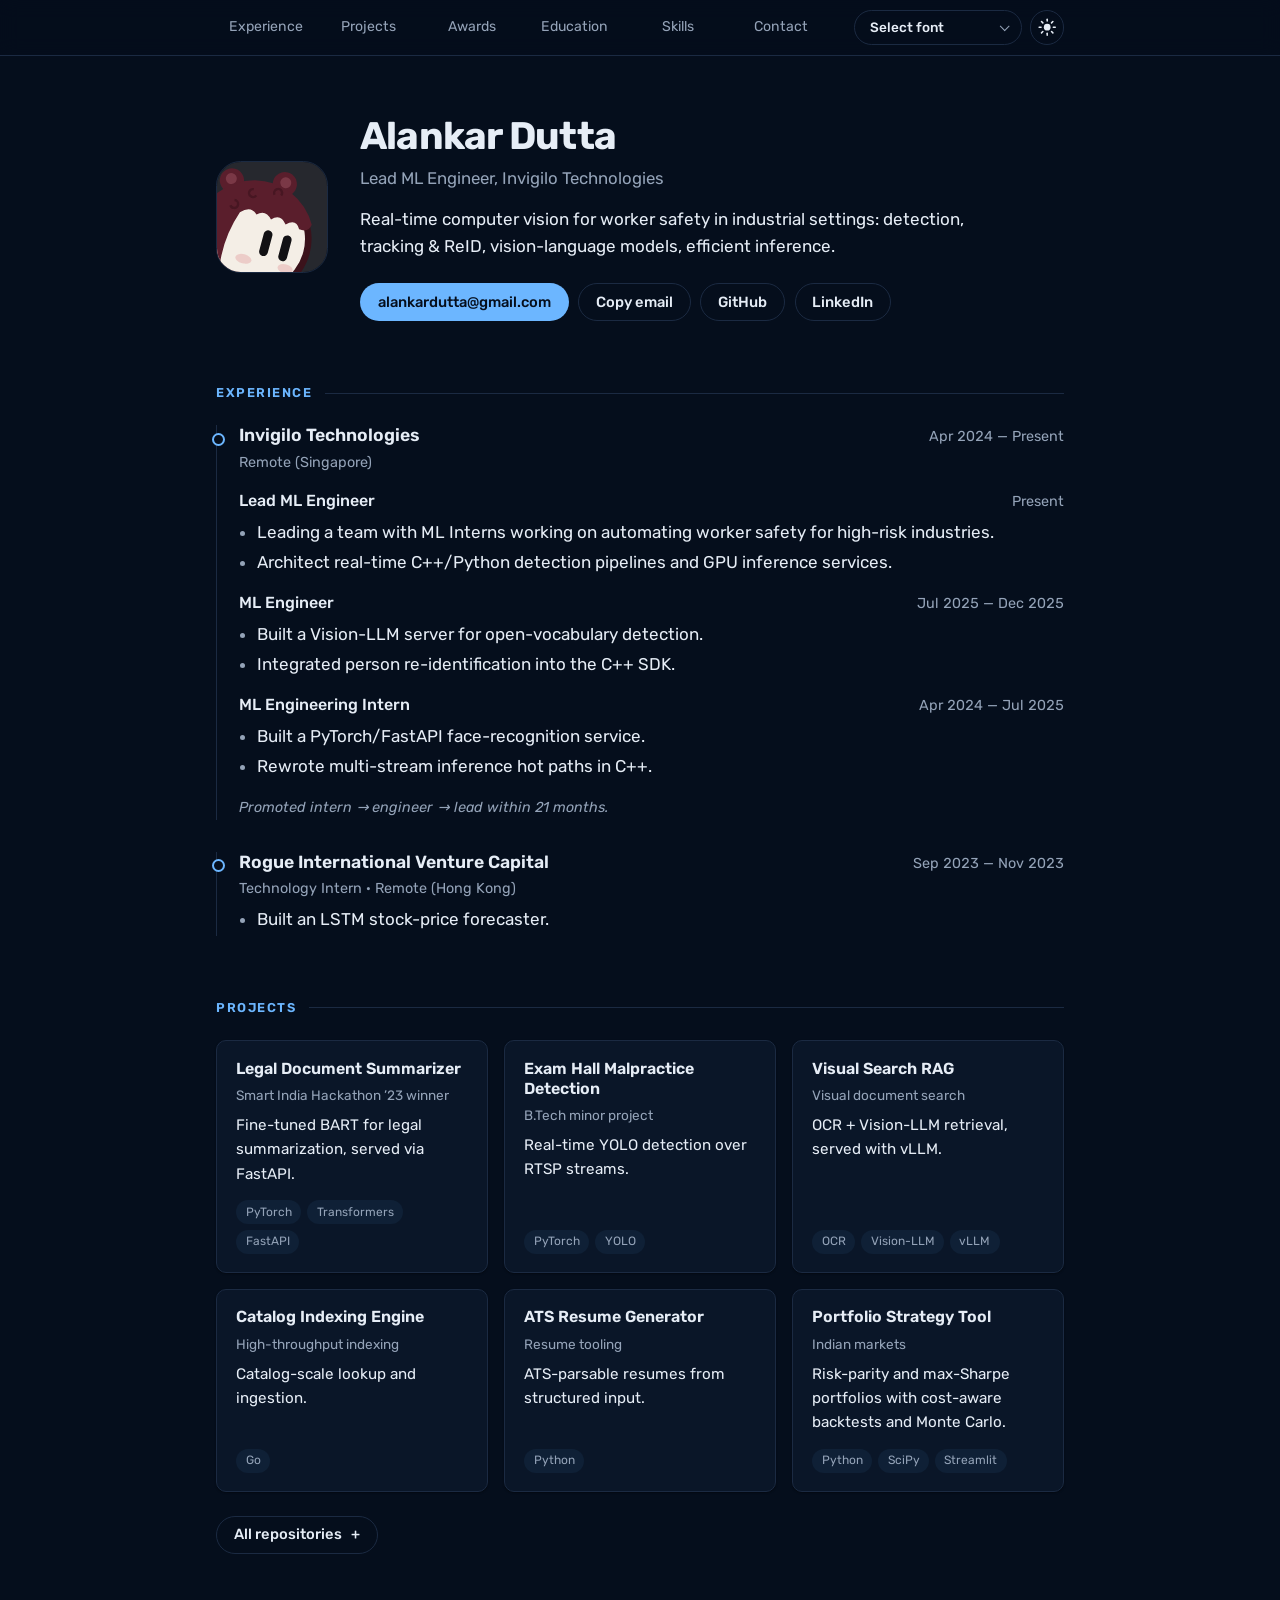
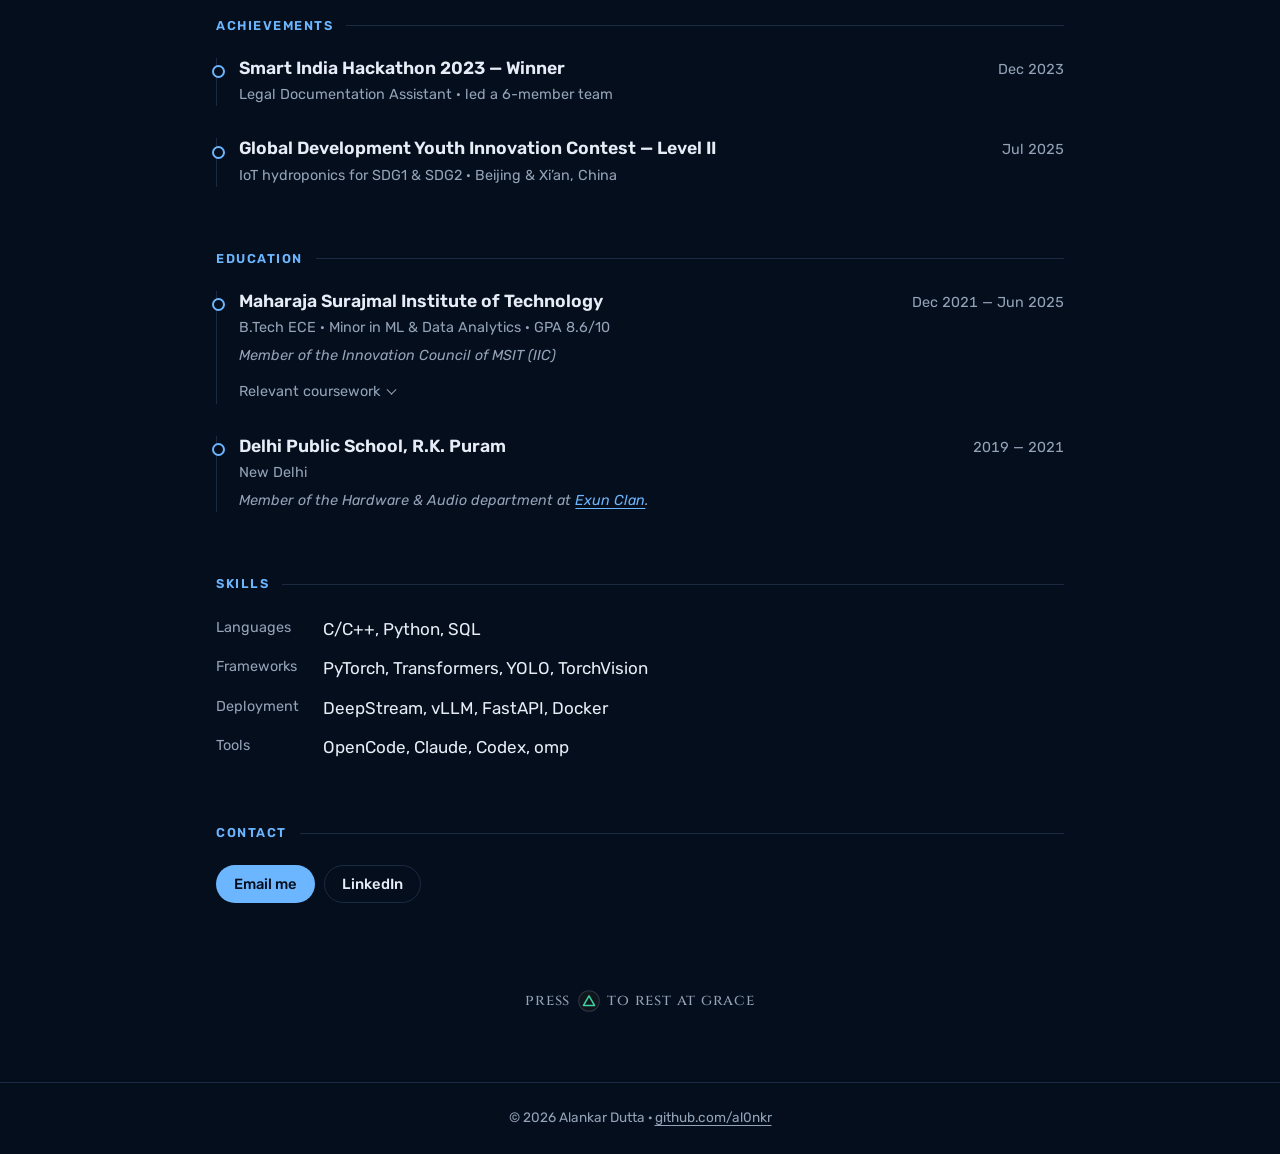
==== commit a5aabe43: "style: rounded-square profile picture instead of a circle Co-Authored-By: Claude Opus 5.5 <noreply@a" ====
--- a/index.html
+++ b/index.html
@@ -25,7 +25,7 @@
   <link rel="preconnect" href="https://fonts.gstatic.com" crossorigin />
   <link rel="stylesheet" href="https://fonts.googleapis.com/css2?family=Cinzel:wght@500;600&display=swap" />
   <script src="fonts.js?v=59448b94"></script>
-  <link rel="stylesheet" href="styles.css?v=db409d7b" />
+  <link rel="stylesheet" href="styles.css?v=cc7cbb8b" />
   <script type="application/ld+json">
   {
     "@context": "https://schema.org",
--- a/styles.css
+++ b/styles.css
@@ -189,7 +189,7 @@
 
 /* ---------- Hero ---------- */
 .hero { display: flex; gap: 2rem; align-items: center; margin-top: 0; }
-.avatar { width: 112px; height: 112px; border-radius: 50%; border: 1px solid var(--line); flex-shrink: 0; }
+.avatar { width: 112px; height: 112px; border-radius: 22%; border: 1px solid var(--line); flex-shrink: 0; }
 /* Bot-face avatar (same art as the tab icon, generated together); colours follow the site theme. */
 .bot-avatar { display: block; overflow: hidden; }
 .bot-avatar {
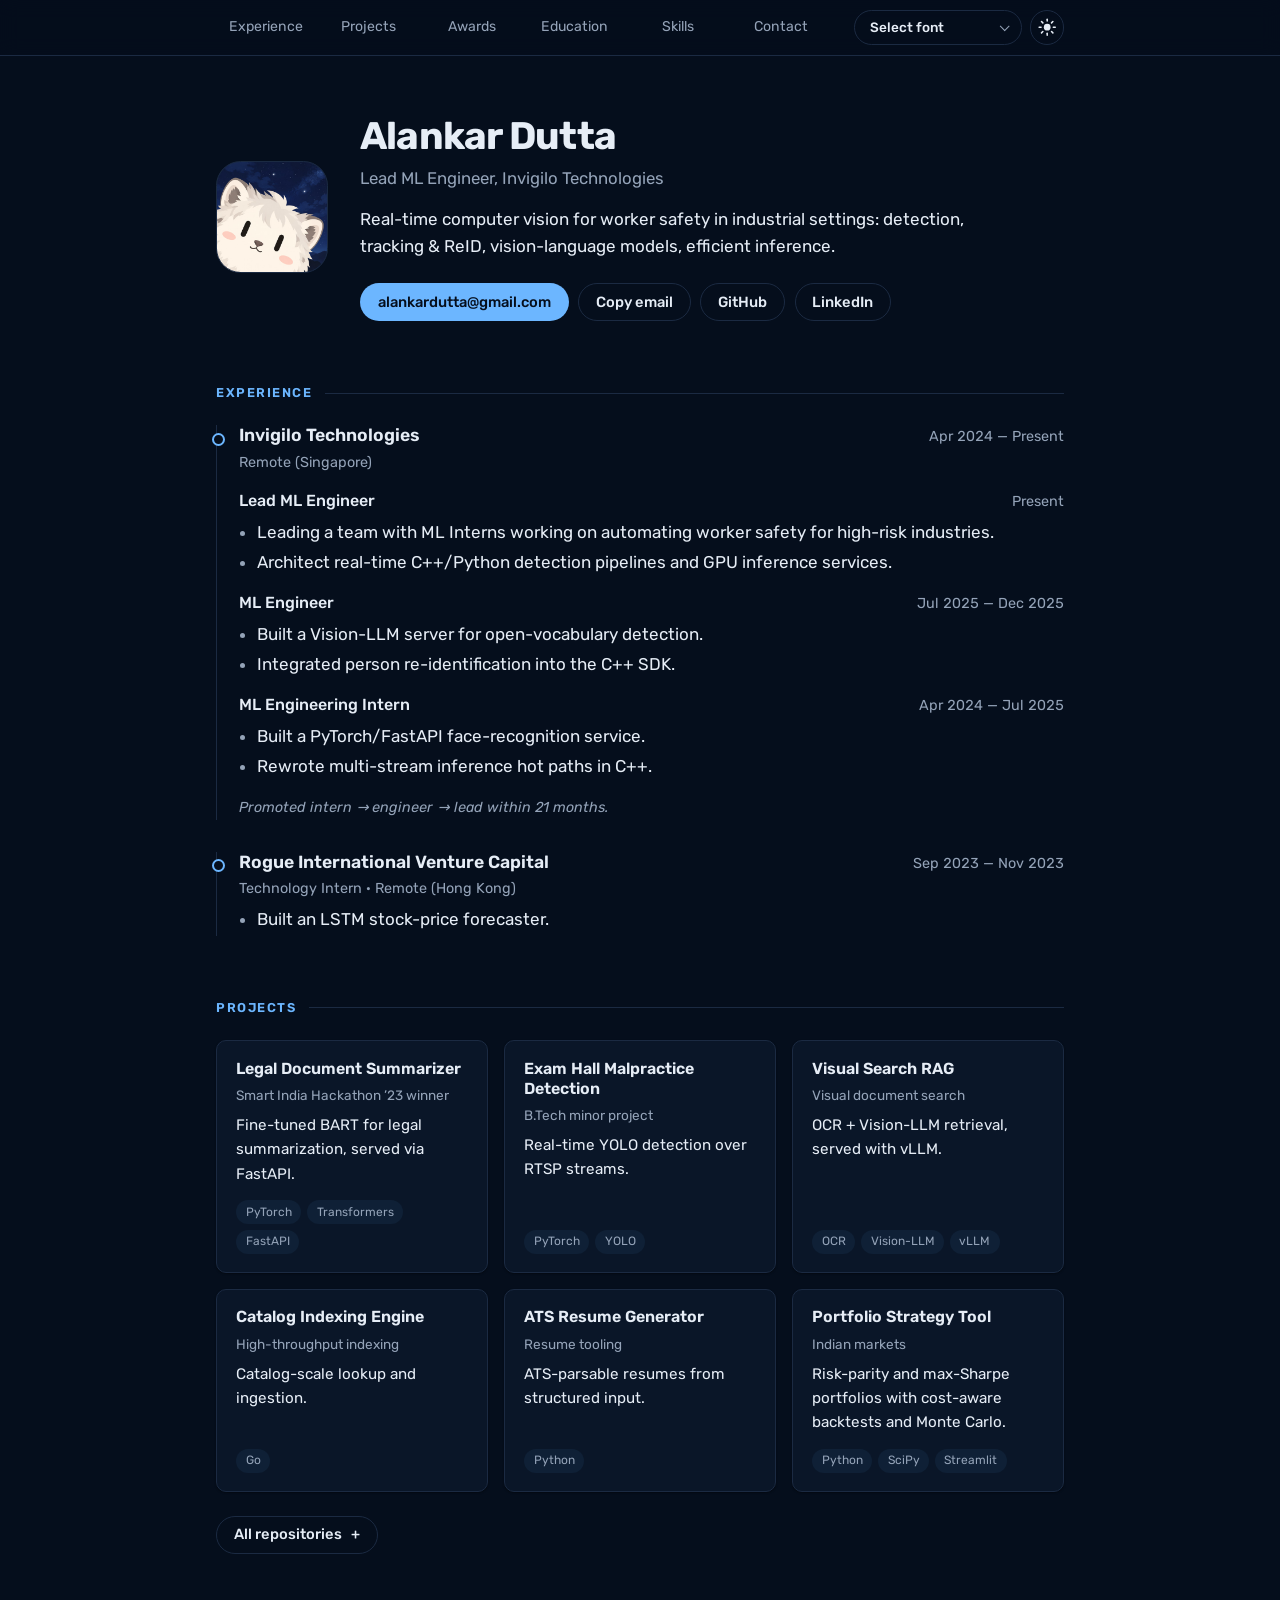
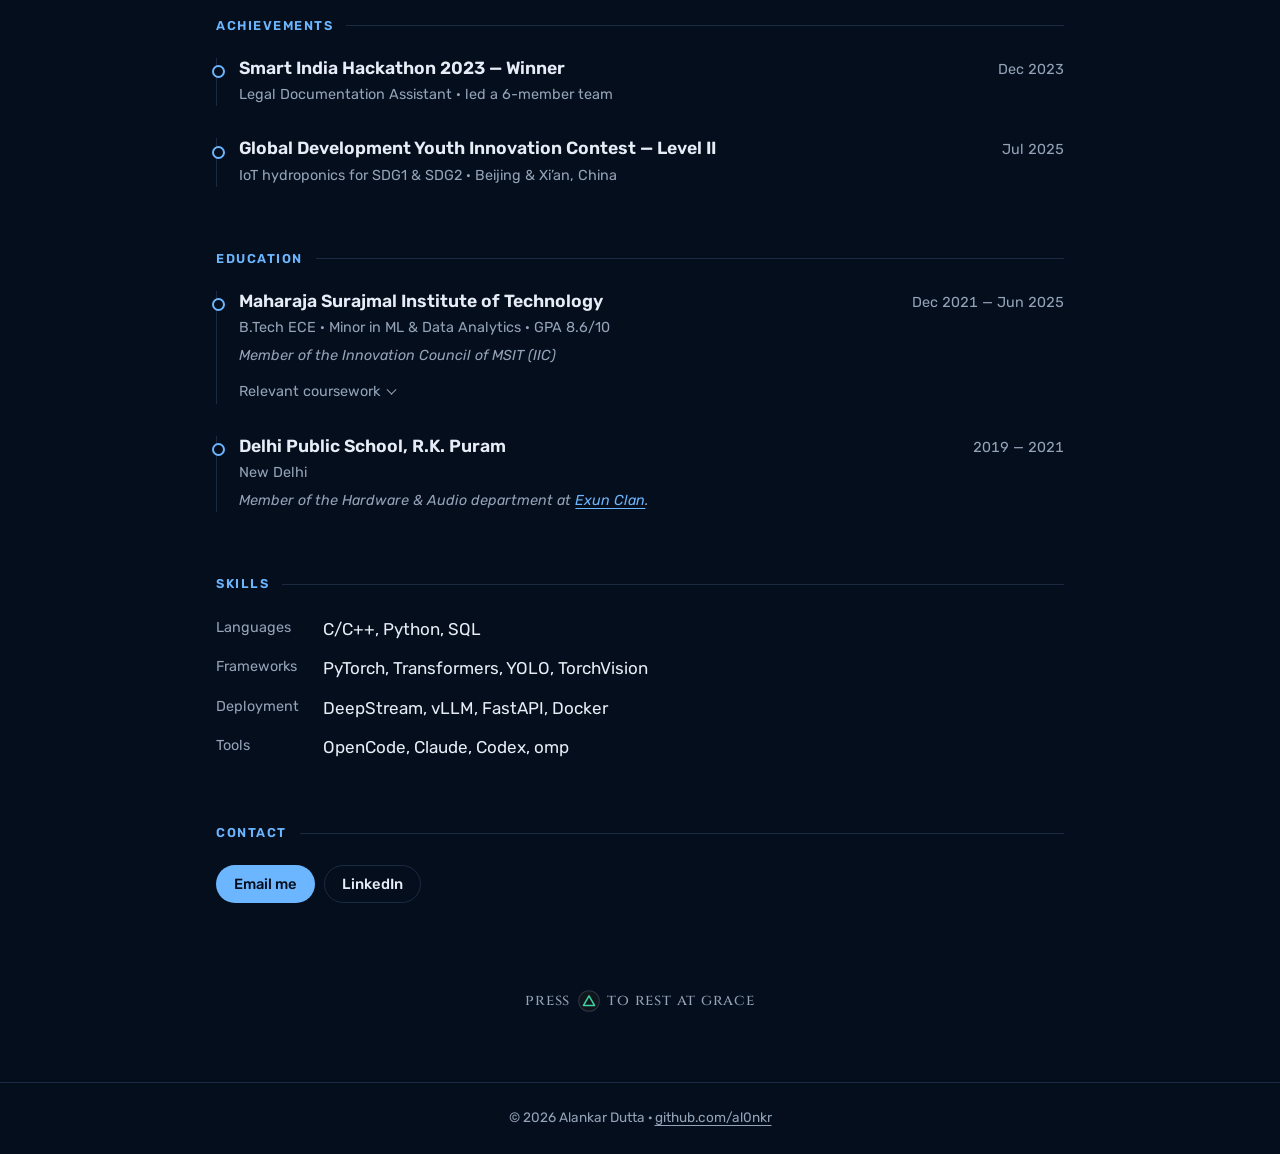
==== commit 96ec6559: "feat: illustrated snow-leopard avatar and tab icon from logos.png Crops the day and night panels of " ====
--- a/index.html
+++ b/index.html
@@ -16,16 +16,16 @@
   <meta name="twitter:image" content="https://avatars.githubusercontent.com/u/129394458?v=4" />
   <link rel="canonical" href="https://al0nkr.github.io/" />
   <meta name="theme-color" content="#050e1c" />
-  <link rel="icon" type="image/svg+xml" href="favicon.svg?v=28c78462" data-dark="favicon.svg?v=28c78462" data-light="favicon-light.svg?v=767f6ffc" />
-  <link rel="icon" type="image/png" sizes="32x32" href="favicon-32.png?v=6a19d958" data-dark="favicon-32.png?v=6a19d958" data-light="favicon-light-32.png?v=af9d85b5" />
-  <link rel="apple-touch-icon" href="apple-touch-icon.png?v=bda1277a" />
+  <link rel="icon" type="image/png" sizes="64x64" href="favicon-64.png?v=f20b50ed" data-dark="favicon-64.png?v=f20b50ed" data-light="favicon-light-64.png?v=a3c3a3ff" />
+  <link rel="icon" type="image/png" sizes="32x32" href="favicon-32.png?v=b9f55489" data-dark="favicon-32.png?v=b9f55489" data-light="favicon-light-32.png?v=aa834d89" />
+  <link rel="apple-touch-icon" href="apple-touch-icon.png?v=6a8295a2" />
   <link rel="manifest" href="site.webmanifest" />
   <link rel="dns-prefetch" href="https://api.github.com" />
   <link rel="preconnect" href="https://fonts.googleapis.com" />
   <link rel="preconnect" href="https://fonts.gstatic.com" crossorigin />
   <link rel="stylesheet" href="https://fonts.googleapis.com/css2?family=Cinzel:wght@500;600&display=swap" />
   <script src="fonts.js?v=59448b94"></script>
-  <link rel="stylesheet" href="styles.css?v=cc7cbb8b" />
+  <link rel="stylesheet" href="styles.css?v=af30f51f" />
   <script type="application/ld+json">
   {
     "@context": "https://schema.org",
@@ -68,7 +68,7 @@
   <main id="main" class="container" tabindex="-1">
     <!-- Hero / About -->
     <section class="hero" aria-labelledby="intro-heading">
-      <svg class="avatar bot-avatar" viewBox="0 0 100 100" width="112" height="112" role="img" aria-label="Alankar Dutta, drawn as a minimalist bot face with maroon snow-leopard fur"><rect width="100" height="100" class="bot-bg"/><g transform="rotate(15 34 70)"><circle cx="0.5" cy="23.9" r="11" class="bot-hair"/><circle cx="47.8" cy="14.7" r="11" class="bot-hair"/><circle cx="-0.5" cy="22.4" r="5" class="bot-ear"/><circle cx="48.3" cy="13.2" r="5" class="bot-ear"/><circle cx="34" cy="70" r="52" class="bot-shade"/><circle cx="34" cy="70" r="46" class="bot-face"/><path d="M-20 70 A54 54 0 0 1 81 44 Q80 52 71 51 Q66 42 58 50 Q51 41 44 49 Q37 41 30 48 Q23 41 15 50 Q6 76 10 104 L-20 104 Z" class="bot-hair"/><circle cx="22" cy="30" r="3.6" fill="none" class="bot-spot" stroke-width="2.2" stroke-dasharray="15 8" transform="rotate(20 22 30)"/><circle cx="44" cy="24" r="3.6" fill="none" class="bot-spot" stroke-width="2.2" stroke-dasharray="15 8" transform="rotate(140 44 24)"/><circle cx="8" cy="44" r="3.6" fill="none" class="bot-spot" stroke-width="2.2" stroke-dasharray="15 8" transform="rotate(260 8 44)"/><ellipse cx="29" cy="90" rx="7.5" ry="4.2" class="bot-blush" opacity="1"/><ellipse cx="68" cy="89" rx="7" ry="4.2" class="bot-blush" opacity="1"/><rect x="41" y="59" width="8" height="24" rx="4" class="bot-eye"/><rect x="59" y="59" width="8" height="24" rx="4" class="bot-eye"/></g></svg>
+      <div class="avatar photo-avatar" role="img" aria-label="Alankar Dutta's avatar: an illustrated snow leopard cub"></div>
       <div class="hero-text">
         <h1 id="intro-heading">Alankar Dutta</h1>
         <p class="subtitle">Lead ML Engineer, Invigilo Technologies</p>
--- a/styles.css
+++ b/styles.css
@@ -190,22 +190,10 @@
 /* ---------- Hero ---------- */
 .hero { display: flex; gap: 2rem; align-items: center; margin-top: 0; }
 .avatar { width: 112px; height: 112px; border-radius: 22%; border: 1px solid var(--line); flex-shrink: 0; }
-/* Bot-face avatar (same art as the tab icon, generated together); colours follow the site theme. */
-.bot-avatar { display: block; overflow: hidden; }
-.bot-avatar {
-  --bot-bg: #26282e; --bot-face: #f4eee6; --bot-blush: #e3a3a3; --bot-hair: #5a1e2c; --bot-shade: #3b121b; --bot-ear: #7a3846; --bot-spot: #471622; --bot-eye: #121114; --bot-blush-op: 0.45;
-}
-[data-theme="light"] .bot-avatar {
-  --bot-bg: #cddcf0; --bot-face: #fbf7f1; --bot-blush: #e29c9c; --bot-hair: #4f1826; --bot-shade: #33101a; --bot-ear: #86424f; --bot-spot: #3d1320; --bot-eye: #1a1416; --bot-blush-op: 0.5;
-}
-.bot-avatar .bot-bg { fill: var(--bot-bg); }
-.bot-avatar .bot-face { fill: var(--bot-face); }
-.bot-avatar .bot-hair { fill: var(--bot-hair); }
-.bot-avatar .bot-shade { fill: var(--bot-shade); }
-.bot-avatar .bot-ear { fill: var(--bot-ear); }
-.bot-avatar .bot-spot { stroke: var(--bot-spot); }
-.bot-avatar .bot-blush { fill: var(--bot-blush); opacity: var(--bot-blush-op); }
-.bot-avatar .bot-eye { fill: var(--bot-eye); }
+/* Avatar: night crop in dark mode, day crop in light mode. As a CSS background
+   only the active theme's image is downloaded, and it swaps with the toggle. */
+.photo-avatar { background: #0b1b3a url("avatar.jpg?v=87cab4d5") center / cover no-repeat; }
+[data-theme="light"] .photo-avatar { background-color: #8fb6ea; background-image: url("avatar-light.jpg?v=2737c2cd"); }
 .subtitle { color: var(--muted); margin: 0.3rem 0 0.9rem; font-size: 1.05rem; }
 .hero-text p:not(.subtitle) { max-width: 38em; }
 .cta-row { display: flex; align-items: center; gap: 0.6rem; flex-wrap: wrap; margin-top: 1.4rem; }
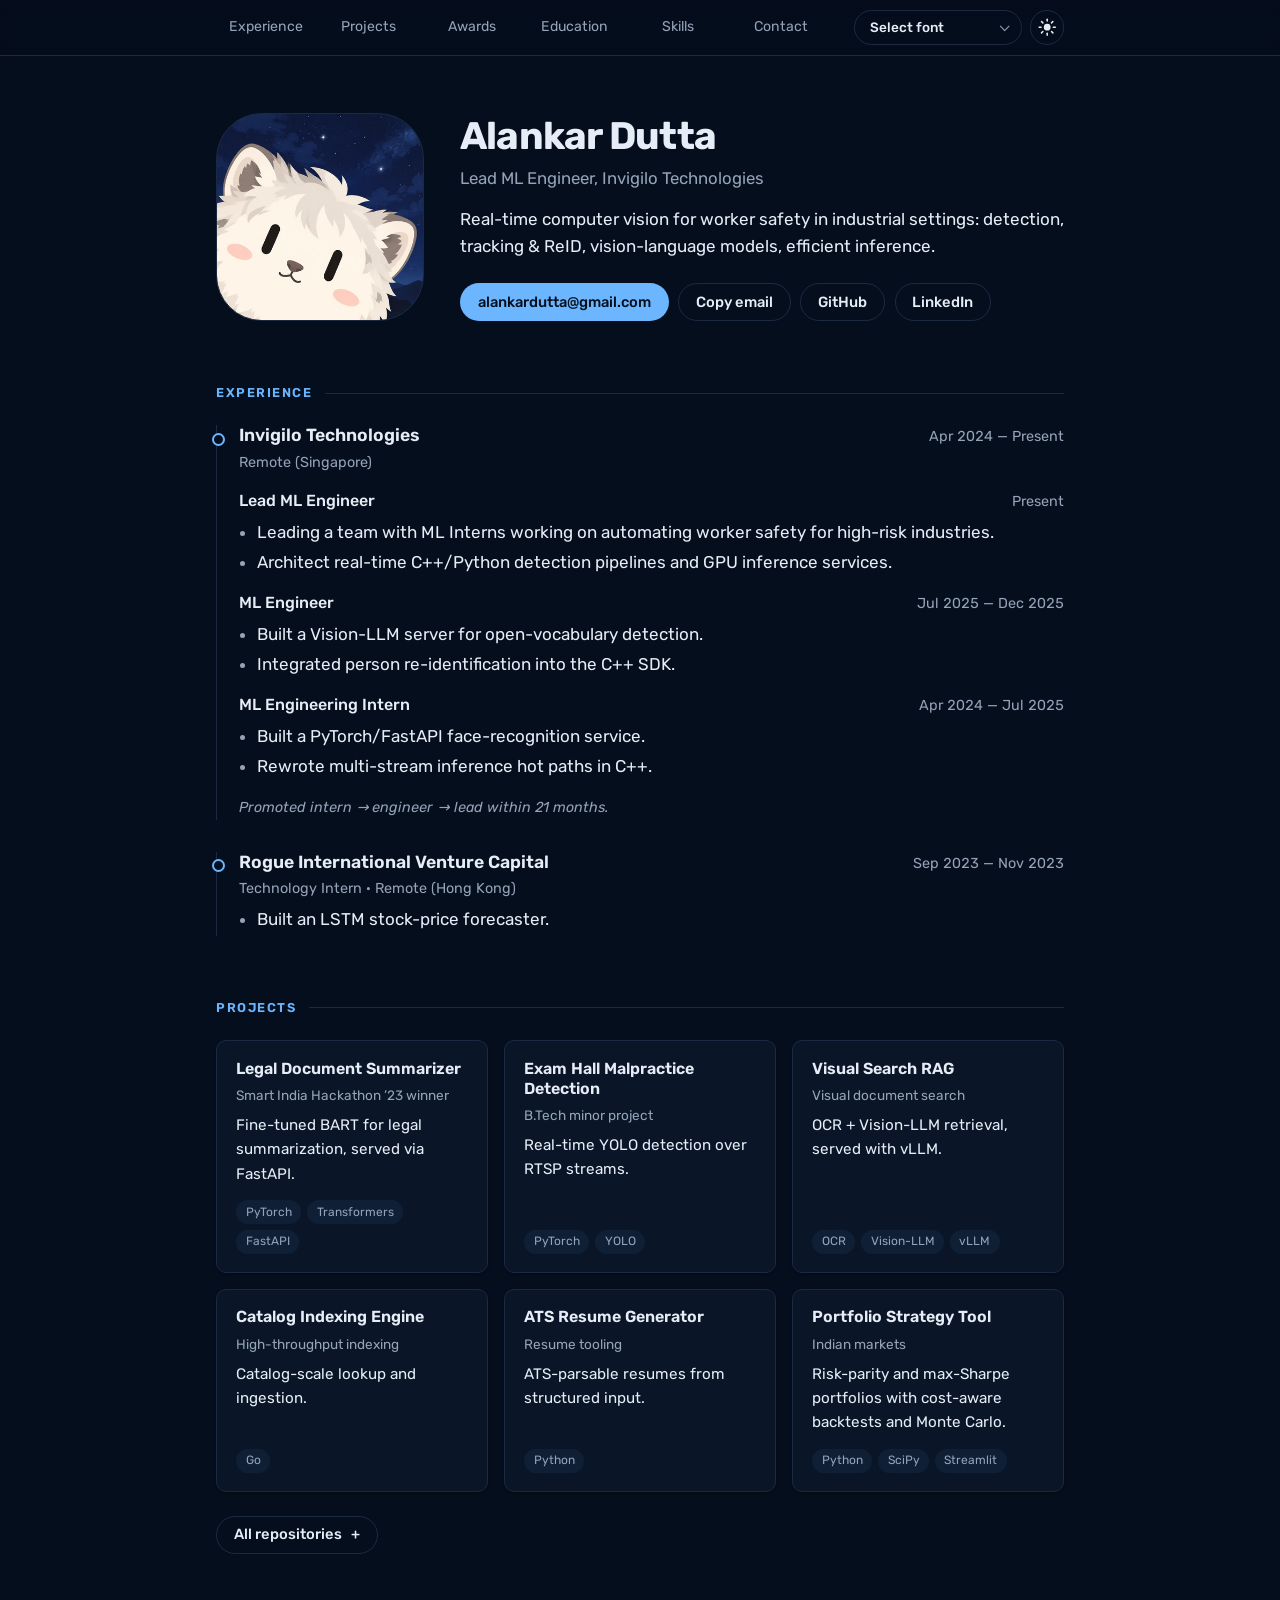
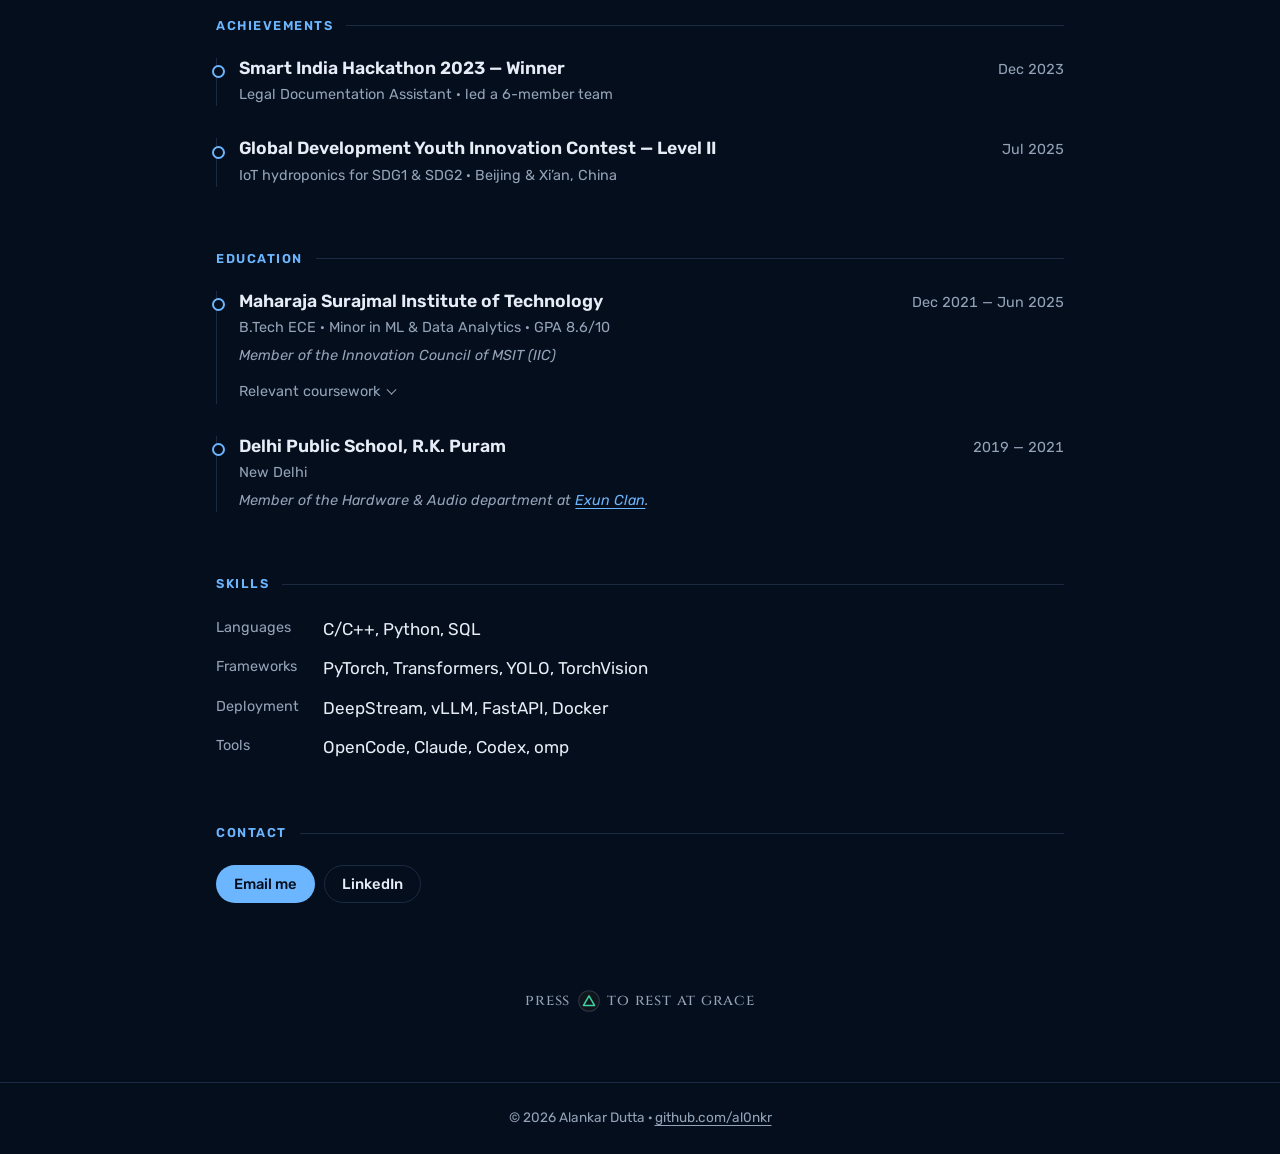
==== commit 83639d8e: "style: symmetric hero avatar placement on desktop and phone - Desktop: 208px avatar centred on the t" ====
--- a/index.html
+++ b/index.html
@@ -25,7 +25,7 @@
   <link rel="preconnect" href="https://fonts.gstatic.com" crossorigin />
   <link rel="stylesheet" href="https://fonts.googleapis.com/css2?family=Cinzel:wght@500;600&display=swap" />
   <script src="fonts.js?v=59448b94"></script>
-  <link rel="stylesheet" href="styles.css?v=af30f51f" />
+  <link rel="stylesheet" href="styles.css?v=0bd2fe1b" />
   <script type="application/ld+json">
   {
     "@context": "https://schema.org",
--- a/styles.css
+++ b/styles.css
@@ -188,8 +188,9 @@
 .date { white-space: nowrap; font-variant-numeric: tabular-nums; }
 
 /* ---------- Hero ---------- */
-.hero { display: flex; gap: 2rem; align-items: center; margin-top: 0; }
-.avatar { width: 112px; height: 112px; border-radius: 22%; border: 1px solid var(--line); flex-shrink: 0; }
+/* Desktop: a large avatar centred on the text block, so the space above and below it matches. */
+.hero { display: flex; gap: 2.25rem; align-items: center; margin-top: 0; }
+.avatar { width: var(--avatar-size, 208px); height: var(--avatar-size, 208px); border-radius: 22%; border: 1px solid var(--line); flex-shrink: 0; }
 /* Avatar: night crop in dark mode, day crop in light mode. As a CSS background
    only the active theme's image is downloaded, and it swaps with the toggle. */
 .photo-avatar { background: #0b1b3a url("avatar.jpg?v=87cab4d5") center / cover no-repeat; }
@@ -580,8 +581,11 @@
 @media (max-width: 560px) {
   .container { padding-top: 2rem; }
   section { margin-top: 3rem; }
-  .hero { flex-direction: column; align-items: flex-start; gap: 1.2rem; }
-  .avatar { width: 84px; height: 84px; }
+  /* Phone: everything in the intro sits on one centre line. */
+  .hero { flex-direction: column; align-items: center; text-align: center; gap: 1.2rem; }
+  .avatar { --avatar-size: 136px; }
+  .hero-text p:not(.subtitle) { margin-inline: auto; }
+  .hero .cta-row { justify-content: center; }
   .nav-actions { gap: 0.35rem; }
   h1 { font-size: 2rem; }
   .entry-head, .role { flex-direction: column; gap: 0.1rem; }
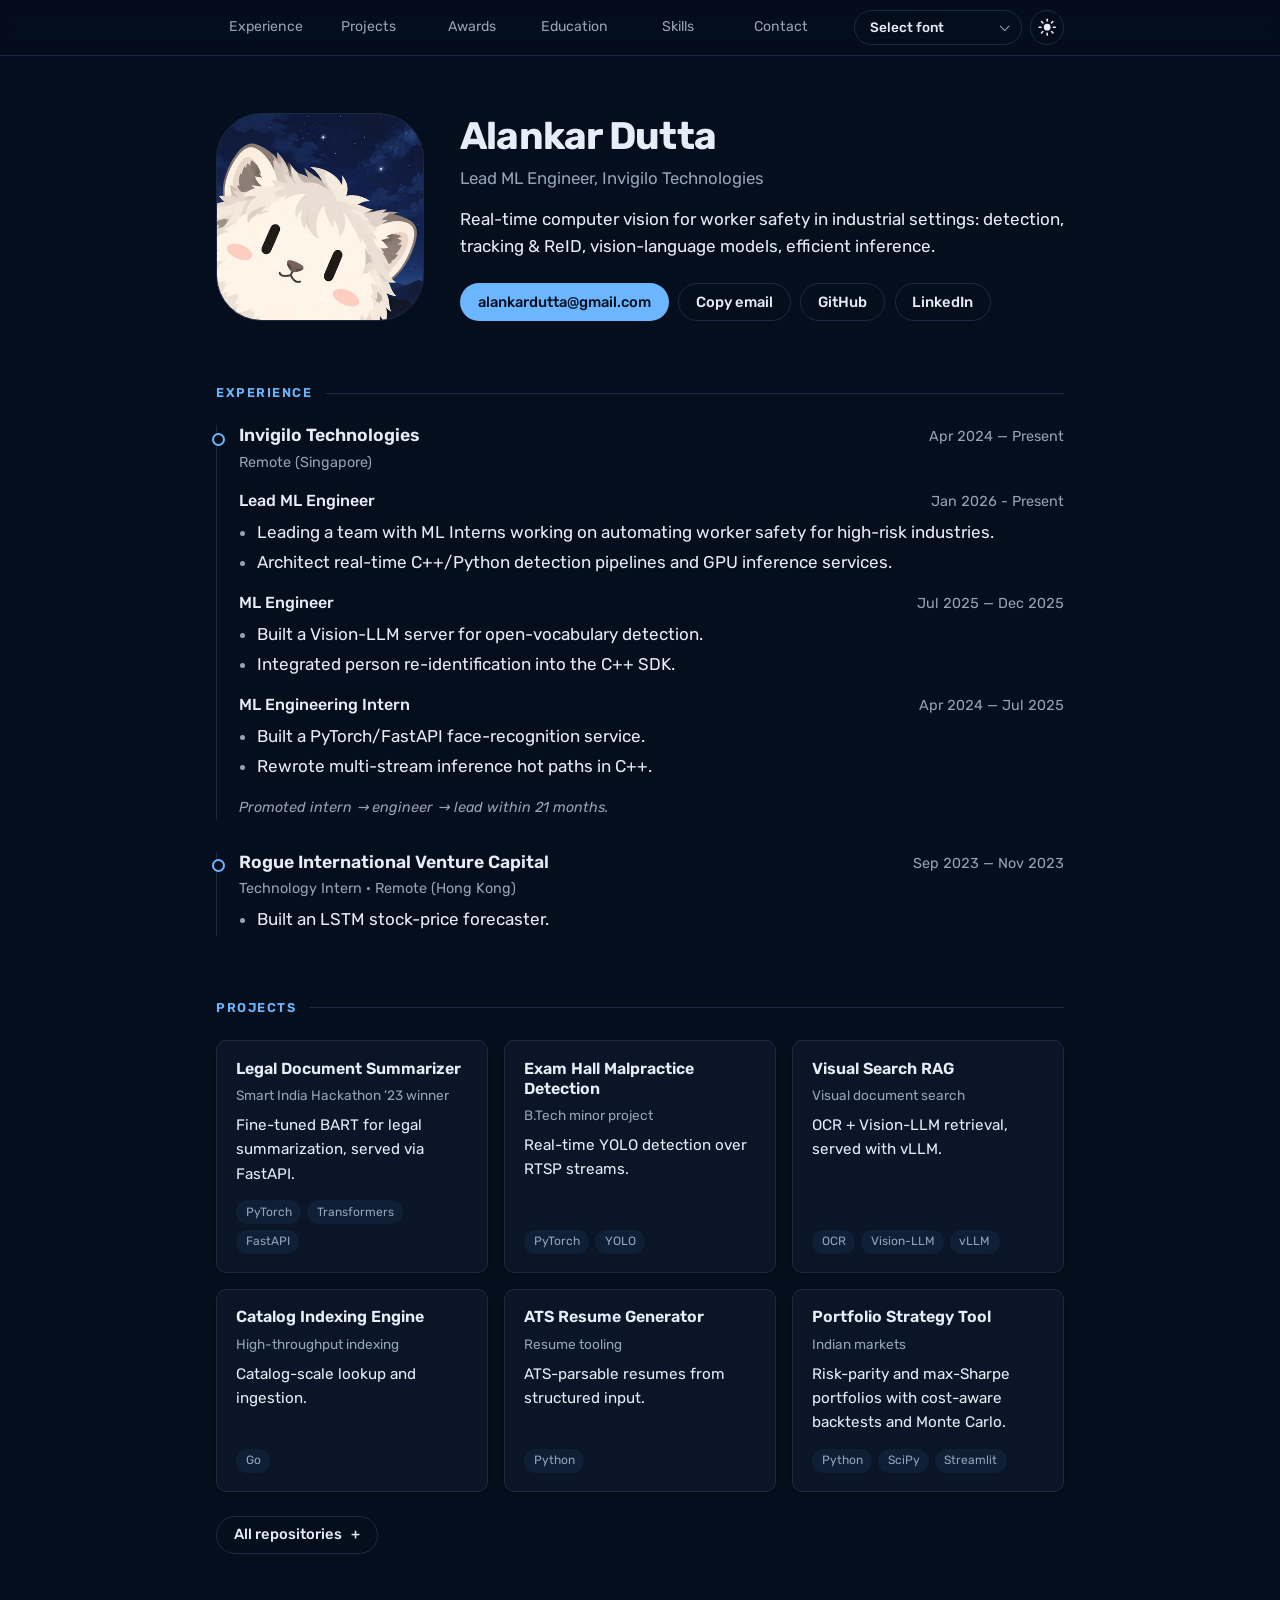
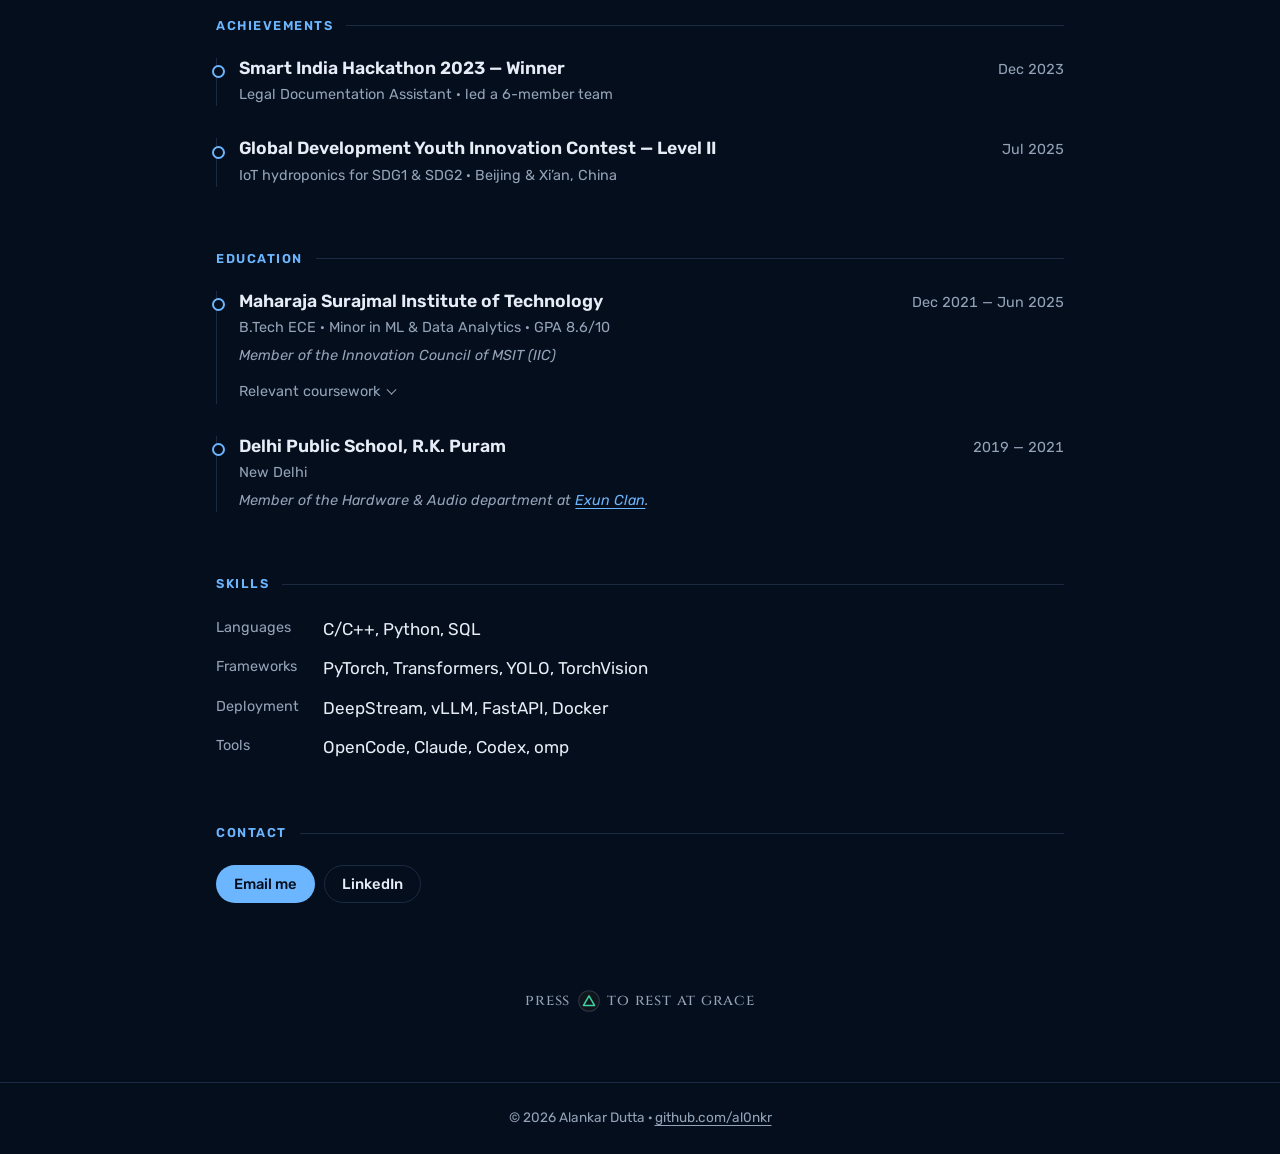
==== commit 807df6ea: "update date" ====
--- a/index.html
+++ b/index.html
@@ -96,7 +96,7 @@
           </div>
           <p class="meta">Remote (Singapore)</p>
 
-          <div class="role"><h4>Lead ML Engineer</h4><span class="date">Present</span></div>
+          <div class="role"><h4>Lead ML Engineer</h4><span class="date">Jan 2026 - Present</span></div>
           <ul>
             <li>Leading a team with ML Interns working on automating worker safety for high-risk industries.</li>
             <li>Architect real-time C++/Python detection pipelines and GPU inference services.</li>
